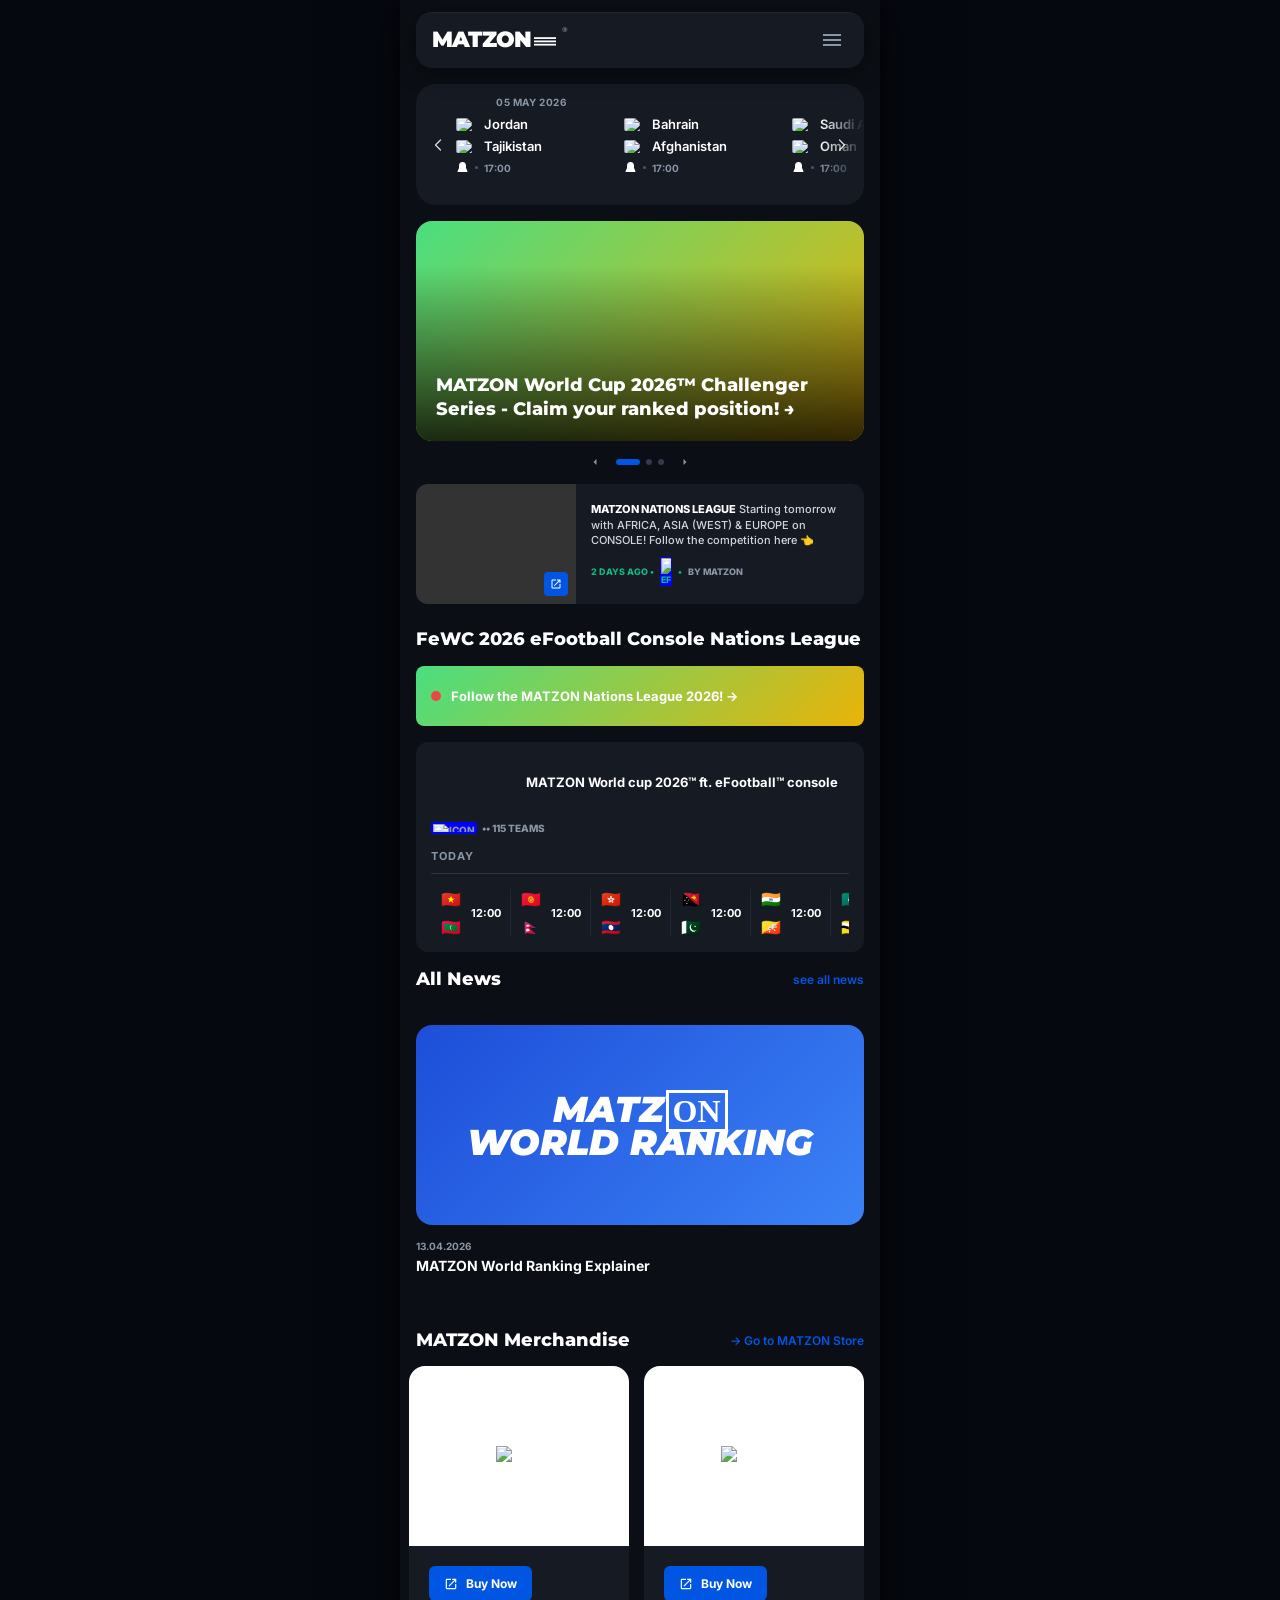
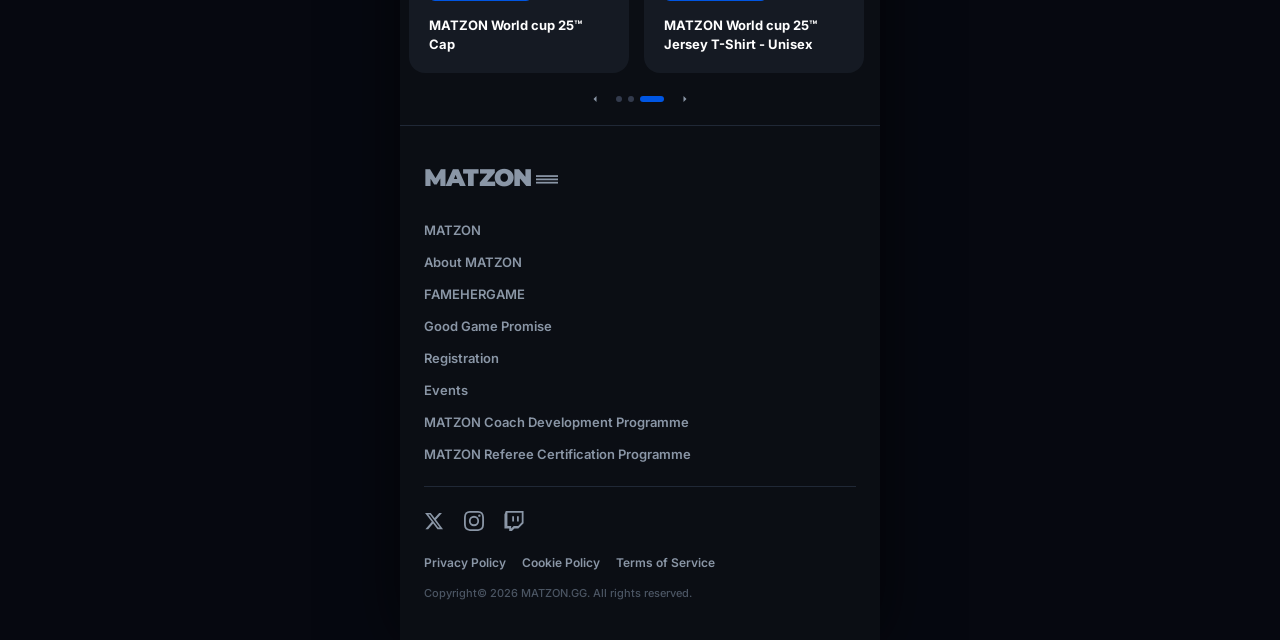
==== index.html @ 222e4d13 "feat: add ranking module and page structure" ====
<!DOCTYPE html>
<html lang="pt-BR">
<head>
    <meta charset="UTF-8">
    <meta name="viewport" content="width=device-width, initial-scale=1.0, maximum-scale=1.0, user-scalable=no">
    <title>MATZON Dashboard & Nations League</title>
    <link rel="preconnect" href="https://fonts.googleapis.com">
    <link rel="preconnect" href="https://fonts.gstatic.com" crossorigin>
    <link href="https://fonts.googleapis.com/css2?family=Inter:wght@400;500;600;700;800&family=Montserrat:wght@700;800;900&display=swap" rel="stylesheet">
    <link rel="stylesheet" href="css/base.css">
    <link rel="stylesheet" href="css/layout.css">
    <link rel="stylesheet" href="css/components.css">
    <link rel="stylesheet" href="css/pages.css">
    <link rel="stylesheet" href="css/responsive.css">
</head>
<body>

<div class="app-container">
    <div id="slot-header"></div>
    <div id="slot-nav"></div>
    <main class="main-content" id="slot-main"></main>
    <div id="slot-footer"></div>
</div>

<div id="slot-community"></div>

<script src="js/modules/loader.js"></script>
<script src="js/modules/ui.js"></script>
<script src="js/modules/router.js"></script>
<script src="js/modules/carousel.js"></script>
<script src="js/modules/profile.js"></script>
<script src="js/modules/modal.js"></script>
<script src="js/modules/ranking.js"></script>
    <script src="js/app.js"></script>

</body>
</html>
---- css/base.css ----
/* =========================================
   VARIÁVEIS E RESET UNIFICADOS
   ========================================= */
:root {
    --bg-main: #0b0e14;
    --bg-card: #151a23;
    --bg-pill: #202836;
    --text-primary: #ffffff;
    --text-muted: #8a96a6;
    --border-color: #202836;
    --accent-blue: #0056e3;
    --accent-orange: #ff7a00;
    --green-grad: linear-gradient(135deg, #4ade80, #eab308);
    --blue-grad: linear-gradient(135deg, #1d4ed8, #3b82f6);
    --border-rad: 20px;
    --font-heading: 'Montserrat', sans-serif;
    --font-body: 'Inter', sans-serif;
}

* { margin: 0; padding: 0; box-sizing: border-box; -webkit-tap-highlight-color: transparent; }

body {
    background-color: var(--bg-main);
    color: var(--text-primary);
    font-family: var(--font-body);
    min-height: 100vh;
    -webkit-font-smoothing: antialiased;
}

body.modal-open { overflow: hidden; }

.app-container {
    width: 100%;
    background-color: var(--bg-main);
    min-height: 100vh;
    display: flex;
    flex-direction: column;
}

a { text-decoration: none; color: inherit; }
ul { list-style: none; }
---- css/layout.css ----
/* =========================================
   HEADER
   ========================================= */
.header {
    background-color: var(--bg-card);
    border-radius: 16px;
    height: 56px;
    display: flex;
    justify-content: space-between;
    align-items: center;
    padding: 0 16px;
    margin: 12px 16px 16px;
    position: sticky;
    top: 8px;
    z-index: 101;
    box-shadow: 0 1px 0 rgba(255,255,255,0.04) inset, 0 4px 24px rgba(0,0,0,0.4);
    transition: transform 0.3s cubic-bezier(0.4, 0, 0.2, 1);
    will-change: transform;
}

.header--hidden { transform: translateY(-150%); }

.logo-matzon {
    font-family: var(--font-heading);
    font-weight: 900;
    font-size: 22px;
    letter-spacing: -0.8px;
    display: flex;
    align-items: center;
    gap: 0;
    position: relative;
    line-height: 1;
    padding-right: 12px;
    color: #fff;
}

.logo-e { width: 22px; height: 13px; fill: #ffffff; margin-left: 3px; margin-top: 1px; flex-shrink: 0; }
.registered-mark { font-size: 7px; font-weight: 600; position: absolute; top: -3px; right: 0; color: rgba(255,255,255,0.5); letter-spacing: 0; }

.menu-btn {
    background: none;
    border: none;
    cursor: pointer;
    display: flex;
    align-items: center;
    justify-content: center;
    width: 40px;
    height: 40px;
    border-radius: 10px;
    margin-right: -4px;
    transition: background-color 0.15s ease;
    flex-shrink: 0;
}
.menu-btn:hover  { background-color: rgba(255,255,255,0.06); }
.menu-btn:active { background-color: rgba(255,255,255,0.10); }

/* =========================================
   MENU LATERAL
   ========================================= */
.side-menu {
    position: fixed;
    top: 0;
    right: -100%;
    width: 100%;
    max-width: 320px;
    height: 100vh;
    background: linear-gradient(90deg, rgba(11,14,20,0) 0%, rgba(11,14,20,0.85) 40%, rgba(11,14,20,1) 100%);
    z-index: 100;
    transition: right 0.4s cubic-bezier(0.4, 0, 0.2, 1);
    display: flex;
    align-items: center;
    padding-right: 24px;
    pointer-events: none;
}
.side-menu.open { right: 0; pointer-events: auto; }

.menu-list { list-style: none; padding: 0; margin: 0; display: flex; flex-direction: column; gap: 22px; width: 100%; }
.menu-item { font-size: 13px; font-weight: 700; color: #ffffff; text-align: right; cursor: pointer; transition: opacity 0.2s; margin-left: auto; font-family: var(--font-body); }
.menu-item:hover { opacity: 0.8; }
.menu-item.active { background-color: var(--text-primary); color: var(--bg-main); padding: 10px 14px; border-radius: 6px; margin-right: -14px; }

/* =========================================
   FOOTER
   ========================================= */
.footer { padding: 40px 24px; border-top: 1px solid var(--border-color); margin-top: 20px; }
.footer-logo { margin-bottom: 32px; font-family: var(--font-heading); font-weight: 900; font-size: 24px; display: flex; align-items: center; gap: 2px; }
.footer-nav { display: flex; flex-direction: column; gap: 16px; margin-bottom: 24px; padding-bottom: 24px; border-bottom: 1px solid var(--border-color); }
.footer-nav a { color: var(--text-muted); font-size: 13px; font-weight: 600; }
.footer-social { display: flex; gap: 20px; margin-bottom: 24px; }
.footer-social svg { width: 20px; height: 20px; fill: var(--text-muted); cursor: pointer; transition: fill 0.2s; }
.footer-social svg:hover { fill: #fff; }
.footer-bottom { display: flex; gap: 16px; flex-wrap: wrap; margin-bottom: 16px; }
.footer-bottom a { font-size: 12px; font-weight: 600; color: var(--text-muted); }
.footer-copyright { font-size: 11px; color: #4b5563; font-weight: 500; }
---- css/components.css ----
/* =========================================
   SCHEDULE CARD
   ========================================= */
.schedule-card { background-color: var(--bg-card); border-radius: var(--border-rad); padding: 12px 0; margin: 0 16px 16px; position: relative; overflow: hidden; }
.carousel-wrapper { position: relative; display: flex; align-items: center; width: 100%; }
.matches-carousel { display: flex; overflow-x: auto; scroll-snap-type: x mandatory; scroll-padding-left: 40px; scrollbar-width: none; padding: 0 40px; gap: 24px; width: 100%; scroll-behavior: smooth; }
.matches-carousel::-webkit-scrollbar { display: none; }
.day-group { display: flex; flex-direction: column; flex-shrink: 0; }
.day-title { position: sticky; left: 40px; font-size: 10px; font-weight: 700; color: var(--text-muted); letter-spacing: 0.6px; text-transform: uppercase; margin-bottom: 8px; z-index: 5; display: inline-block; width: max-content; }
.day-matches { display: flex; gap: 20px; }

.match-col { display: flex; flex-direction: column; min-width: 148px; scroll-snap-align: start; padding: 0; cursor: pointer; transition: opacity 0.2s; }
.match-col:active { opacity: 0.7; }
.team-row { display: flex; align-items: center; gap: 8px; margin-bottom: 6px; }
.carousel-arrow { position: absolute; top: 50%; transform: translateY(-50%); background: none; border: none; cursor: pointer; z-index: 10; padding: 10px; min-width: 44px; min-height: 44px; display: flex; align-items: center; justify-content: center; }
.left-arrow { left: 0; }
.right-arrow { right: 0; }
.carousel-arrow svg { width: 20px; height: 20px; opacity: 0.85; }
.team-shield { width: 22px; height: 22px; flex-shrink: 0; }
.team-logo { width: 22px; height: 22px; border-radius: 4px; object-fit: cover; flex-shrink: 0; }
.tourney-badge { width: 20px; height: 20px; border-radius: 2px; object-fit: cover; }
.flag { width: 20px; height: 13px; border-radius: 2px; object-fit: cover; flex-shrink: 0; }
.team-name { font-size: 13px; font-weight: 600; white-space: nowrap; }
.match-meta { display: flex; align-items: center; gap: 6px; margin-top: 1px; }
.cup-icon { width: 13px; height: 13px; flex-shrink: 0; }
.dot { width: 6px; height: 6px; background-color: #333b4d; border-radius: 50%; }
.dot.active { background-color: var(--accent-blue); width: 24px; border-radius: 4px; }
.dot.live { background-color: #ef4444; animation: livePulse 1.4s ease-in-out infinite; }
@keyframes livePulse { 0%, 100% { opacity: 1; transform: scale(1); } 50% { opacity: 0.35; transform: scale(0.55); } }
.match-meta .dot { width: 3px; height: 3px; background-color: #4b5563; }
.time { font-size: 10px; font-weight: 700; color: var(--text-muted); }
.schedule-card::after { content: ''; position: absolute; right: 0; top: 0; bottom: 0; width: 44px; background: linear-gradient(to right, transparent, var(--bg-card)); pointer-events: none; z-index: 2; }

.section-header { padding: 20px 20px 10px 20px; font-size: 11px; font-weight: 700; color: var(--text-muted); text-transform: uppercase; letter-spacing: 1px; }
.ticker-container { display: flex; overflow-x: auto; gap: 10px; padding: 0 20px 20px 20px; scroll-behavior: smooth; scrollbar-width: none; scroll-snap-type: x mandatory; }
.ticker-container::-webkit-scrollbar { display: none; }
.compact-match-col { display: flex; flex-direction: column; gap: 10px; min-width: 80px; align-items: center; border-right: 1px solid var(--border-color); cursor: pointer; transition: opacity 0.2s; }
.compact-match-col:active { opacity: 0.7; }
.compact-match-info { display: flex; align-items: center; gap: 10px; }
.compact-flags { display: flex; flex-direction: column; gap: 8px; font-size: 16px; }
.compact-time { font-size: 11px; font-weight: 700; }
.scroll-arrow-hint { position: absolute; right: -10px; top: 15px; background: var(--bg-card); width: 16px; height: 16px; fill: var(--text-muted); }

/* =========================================
   BANNER SLIDER
   ========================================= */
.banner-slider-wrapper { position: relative; padding: 0 16px; margin-bottom: 16px; }
.banner { width: 100%; height: 220px; border-radius: 16px; background: var(--green-grad); display: flex; align-items: flex-end; padding: 20px; position: relative; overflow: hidden; cursor: pointer; }
.banner::before { content: ''; position: absolute; top: 0; left: 0; right: 0; bottom: 0; background: linear-gradient(to top, rgba(0,0,0,0.8) 0%, transparent 80%); }
.banner h2 { position: relative; z-index: 2; font-size: 18px; font-weight: 800; line-height: 1.3; font-family: var(--font-heading); }
.carousel-controls { display: flex; justify-content: center; align-items: center; gap: 15px; margin-top: 15px; }
.carousel-controls svg { width: 12px; height: 12px; fill: var(--text-muted); cursor: pointer; }
.dots { display: flex; gap: 6px; }

/* =========================================
   NEWS
   ========================================= */
.news-item { display: flex; margin: 0 16px 24px; background-color: var(--bg-card); border-radius: 12px; overflow: hidden; gap: 15px; cursor: pointer; }
.news-img { width: 120px; height: auto; min-height: 90px; background-color: #333; background-size: cover; background-position: center; position: relative; flex-shrink: 0; }
.link-icon { position: absolute; bottom: 8px; right: 8px; background: var(--accent-blue); width: 24px; height: 24px; border-radius: 4px; display: flex; justify-content: center; align-items: center; }
.link-icon svg { width: 12px; height: 12px; fill: white; }
.news-content { padding: 12px 12px 12px 0; display: flex; flex-direction: column; justify-content: center; }
.news-content p { font-size: 11px; line-height: 1.4; color: #d1d5db; font-weight: 500; }
.news-content strong { font-weight: 800; color: white; }
.news-meta { display: flex; align-items: center; gap: 6px; margin-top: 8px; font-size: 9px; font-weight: 800; color: #10b981; text-transform: uppercase; }
.news-meta .author { color: var(--text-muted); }
.news-meta img { width: 12px; border-radius: 2px; }

/* =========================================
   MODAL MATCH DETAILS
   ========================================= */
.matchup-wrapper {
    --m-bg-main: #1b2028;
    --m-bg-surface: #222a35;
    --m-bg-button: #202b38;
    --m-bg-alert: #202731;
    --m-text-primary: #ffffff;
    --m-text-secondary: #8e9bb0;
    --m-border-color: #2a3340;
    --m-accent-blue: #1e75ff;
    --m-accent-orange: #ff682a;

    position: fixed;
    top: 0;
    left: 0;
    width: 100%;
    height: 100%;
    z-index: 1000;
    background-color: var(--bg-main);
    overflow-y: auto;
    color: var(--text-primary);
    transform: translateY(100%);
    transition: transform 0.3s cubic-bezier(0.4, 0, 0.2, 1), visibility 0.3s;
    visibility: hidden;
}
.matchup-wrapper.open { transform: translateY(0); visibility: visible; }

.matchup-header { display: flex; align-items: center; justify-content: space-between; padding: 16px; border-bottom: 1px solid var(--m-border-color); }
.matchup-header-left { display: flex; align-items: center; gap: 12px; overflow: hidden; }
.matchup-logo { width: 32px; height: 32px; display: flex; justify-content: center; align-items: center; }
.matchup-header-title { font-size: 15px; font-weight: 600; white-space: nowrap; overflow: hidden; text-overflow: ellipsis; }
.matchup-close-btn { width: 32px; height: 32px; border-radius: 8px; background-color: rgba(255,255,255,0.05); border: none; display: flex; justify-content: center; align-items: center; cursor: pointer; color: var(--text-muted); transition: 0.2s; }
.matchup-close-btn:active { transform: scale(0.9); }
.matchup-breadcrumbs { padding: 16px; font-size: 11px; color: var(--text-muted); display: flex; gap: 4px; flex-wrap: wrap; font-weight: 500; }
.matchup-breadcrumbs a { color: var(--text-muted); text-decoration: underline; }
.matchup-matchboard { display: flex; justify-content: space-between; align-items: flex-start; padding: 20px 24px; margin-top: 10px; }
.matchup-team { display: flex; flex-direction: column; align-items: center; width: 100px; }
.matchup-flag { width: 54px; height: 36px; border-radius: 4px; object-fit: cover; margin-bottom: 12px; }
.matchup-team-name { font-size: 14px; font-weight: 700; margin-bottom: 16px; text-align: center; }
.matchup-color-bar { width: 50px; height: 4px; border-radius: 2px; margin-bottom: 6px; }
.matchup-blue { background-color: var(--m-accent-blue); }
.matchup-orange { background-color: var(--m-accent-orange); }
.matchup-color-label { font-size: 9px; font-weight: 700; color: var(--text-muted); letter-spacing: 0.5px; }
.matchup-score-center { display: flex; flex-direction: column; align-items: center; }
.matchup-pts-label { font-size: 9px; font-weight: 700; color: var(--text-muted); margin-bottom: 8px; }
.matchup-score-boxes { display: flex; gap: 8px; margin-bottom: 12px; }
.matchup-score-box { width: 52px; height: 56px; background-color: var(--bg-card); border-radius: 10px; display: flex; justify-content: center; align-items: center; font-size: 20px; font-weight: 600; color: var(--text-muted); }
.matchup-datetime { font-size: 10px; font-weight: 600; color: var(--text-muted); margin-bottom: 10px; }
.matchup-game-icon { width: 20px; height: 20px; }
.matchup-action-container { padding: 0 16px; margin-bottom: 24px; }
.matchup-btn-explore { width: 100%; background-color: var(--bg-pill); color: var(--text-primary); border: none; padding: 14px; border-radius: 8px; font-size: 13px; font-weight: 600; cursor: pointer; transition: 0.2s ease; font-family: var(--font-body); }
.matchup-btn-explore:active { transform: scale(0.98); opacity: 0.8; }
.matchup-accordion { margin-bottom: 24px; }
.matchup-acc-header { display: flex; justify-content: space-between; align-items: center; padding: 16px; cursor: pointer; }
.matchup-acc-title { display: flex; align-items: center; gap: 10px; font-size: 13px; font-weight: 700; }
.matchup-chevron { transition: transform 0.3s ease; fill: var(--text-muted); }
.matchup-open .matchup-chevron { transform: rotate(180deg); }
.matchup-acc-body { max-height: 0; overflow: hidden; transition: max-height 0.3s ease; padding: 0 16px; }
.matchup-open .matchup-acc-body { max-height: 200px; }
.matchup-detail-row { display: flex; justify-content: space-between; padding: 12px 0; font-size: 12px; }
.matchup-detail-row span:first-child { color: var(--text-muted); }
.matchup-detail-row span:last-child { font-weight: 500; }
.matchup-tabs { display: flex; border-bottom: 2px solid var(--border-color); margin-bottom: 20px; }
.matchup-tab { flex: 1; display: flex; flex-direction: column; align-items: center; padding: 16px 0; cursor: pointer; position: relative; }
.matchup-active::after { content: ''; position: absolute; bottom: -2px; left: 0; width: 100%; height: 2px; background-color: var(--accent-orange); }
.matchup-tab-title { font-size: 10px; font-weight: 700; color: var(--text-muted); margin-bottom: 8px; letter-spacing: 0.5px; }
.matchup-active .matchup-tab-title { color: var(--text-primary); }
.matchup-tab-score { font-size: 14px; font-weight: 700; }

/* Alert box (from V2) */
.matchup-alert-container { padding: 0 16px 20px; }
.matchup-alert-box { display: flex; align-items: center; gap: 12px; background-color: var(--bg-card); padding: 16px; border-radius: 8px; font-size: 12px; font-weight: 400; color: #d1d5db; border: 1px solid var(--border-color); }
.matchup-alert-box svg { fill: var(--text-primary); flex-shrink: 0; }
---- css/pages.css ----
/* =========================================
   DASHBOARD SECTIONS
   ========================================= */
.section-title-large { padding: 0 16px 15px; font-size: 18px; font-weight: 800; font-family: var(--font-heading); line-height: 1.3; }
.slim-banner { margin: 0 16px 16px; height: 60px; border-radius: 8px; background: var(--green-grad); display: flex; align-items: center; padding: 0 15px; font-size: 13px; font-weight: 700; cursor: pointer; color: #fff; transition: opacity 0.2s; }
.slim-banner:active { opacity: 0.8; }
.red-dot { width: 10px; height: 10px; background-color: #ef4444; border-radius: 50%; margin-right: 10px; }
.tournament-card-wrapper { background-color: var(--bg-card); padding: 15px; margin: 0 16px 16px; border-radius: 12px; }

/* flex-between (from V2) */
.flex-between { display: flex; justify-content: space-between; align-items: center; padding: 0 16px 15px; }
.flex-between h3 { font-size: 18px; font-family: var(--font-heading); font-weight: 800; }
.flex-between a { font-size: 12px; color: var(--accent-blue); font-weight: 600; }

.blue-banner-wrapper { padding: 0 16px; }
.blue-banner { width: 100%; height: 200px; background: var(--blue-grad); border-radius: 16px; display: flex; justify-content: center; align-items: center; font-family: var(--font-heading); font-size: 36px; font-weight: 900; font-style: italic; text-align: center; line-height: 0.9; text-transform: uppercase; }
.fifa-e-outline { border: 3px solid #fff; padding: 0 4px; margin-left: 2px; font-family: serif; font-style: normal; font-size: 32px; }
.ranking-meta { padding: 15px 0; }
.ranking-meta .date { font-size: 10px; color: var(--text-muted); font-weight: 700; margin-bottom: 5px; }
.ranking-meta .title { font-size: 14px; font-weight: 700; }

/* =========================================
   MERCHANDISE SLIDER (from V2)
   ========================================= */
.merch-slider { display: flex; gap: 15px; padding: 0 16px; overflow-x: auto; scrollbar-width: none; scroll-snap-type: x mandatory; }
.merch-slider::-webkit-scrollbar { display: none; }
.merch-card { min-width: 220px; background-color: var(--bg-card); border-radius: 16px; overflow: hidden; display: flex; flex-direction: column; scroll-snap-align: start; flex: 1; }
.merch-img { height: 180px; background-color: #ffffff; display: flex; justify-content: center; align-items: center; padding: 20px; }
.merch-img img { max-width: 100%; max-height: 100%; object-fit: contain; }
.merch-details { padding: 20px; display: flex; flex-direction: column; gap: 15px; }
.btn-buy { background-color: var(--accent-blue); color: white; font-size: 12px; font-weight: 700; padding: 10px 15px; border-radius: 6px; border: none; display: flex; align-items: center; gap: 8px; width: fit-content; cursor: pointer; transition: 0.2s ease; font-family: var(--font-body); }
.btn-buy:active { opacity: 0.85; transform: scale(0.95); }
.btn-buy svg { width: 14px; height: 14px; fill: white; }
.merch-title { font-size: 13px; font-weight: 700; line-height: 1.4; color: #fff; }

/* =========================================
   NATIONS LEAGUE / TORNEIOS
   ========================================= */
.hero-section { padding: 0 16px 0; }
.hero-card { position: relative; height: 220px; background-size: cover; background-position: center; border-radius: 16px; overflow: hidden; display: flex; align-items: flex-end; padding: 20px; }
.hero-overlay { position: absolute; inset: 0; background: linear-gradient(to top, rgba(0,0,0,0.8) 0%, transparent 60%); }
.hero-title { position: relative; z-index: 2; font-family: var(--font-heading); font-size: 22px; font-weight: 800; line-height: 1.2; }

.tabs-container { display: flex; align-items: center; padding: 0 8px; margin-top: 24px; border-bottom: 2px solid var(--border-color); }
.tabs-scroll { display: flex; overflow-x: auto; scrollbar-width: none; gap: 24px; padding: 0 8px; scroll-behavior: smooth; }
.tabs-scroll::-webkit-scrollbar { display: none; }
.tab-item { background: none; border: none; color: var(--text-muted); font-size: 15px; font-weight: 700; padding-bottom: 12px; white-space: nowrap; cursor: pointer; position: relative; transition: color 0.2s; font-family: var(--font-body); }
.tab-item.active { color: var(--accent-orange); }
.tab-item.active::after { content: ''; position: absolute; bottom: -2px; left: 0; width: 100%; height: 3px; background-color: var(--accent-orange); border-radius: 3px 3px 0 0; }

.tab-arrow { background: none; border: none; color: var(--text-muted); width: 32px; display: flex; justify-content: center; cursor: pointer; transition: opacity 0.2s; }
.tab-arrow:hover { opacity: 0.7; }
.tab-arrow svg { width: 16px; height: 16px; opacity: 0.7; }
.small-arrow svg { width: 14px; height: 14px; }

.filters-section { padding: 24px 16px 12px; display: flex; flex-direction: column; gap: 16px; }
.filter-row { display: flex; align-items: center; width: 100%; }
.pills-scroll { display: flex; gap: 8px; overflow-x: auto; scrollbar-width: none; scroll-behavior: smooth; flex-shrink: 0; max-width: calc(100% - 50px); -webkit-mask-image: linear-gradient(to right, black 85%, transparent 100%); mask-image: linear-gradient(to right, black 85%, transparent 100%); }
.pills-scroll::-webkit-scrollbar { display: none; }
.zone-scroll { max-width: calc(100% - 80px); }

.pill { background-color: var(--bg-pill); color: var(--text-primary); border: none; padding: 10px 16px; border-radius: 20px; font-size: 12px; font-weight: 600; white-space: nowrap; cursor: pointer; font-family: var(--font-body); flex-shrink: 0; }
.pill.active { background-color: var(--accent-orange); color: #000000; font-weight: 800; }

.w-col-1 { width: 84px; text-align: center; flex-shrink: 0; }
.w-col-2 { width: 92px; text-align: center; flex-shrink: 0; }
.w-col-3 { width: 176px; text-align: center; flex-shrink: 0; }
.w-col-3-short { width: 84px; text-align: center; flex-shrink: 0; }

.arrow-pill-group { display: flex; gap: 6px; width: 96px; flex-shrink: 0; }
.arrow-pill-group .tab-arrow { width: 16px; flex-shrink: 0; padding: 0; }
.arrow-pill-group .pill { flex: 1; text-align: center; }

.filter-line { flex-grow: 1; height: 1px; background-color: var(--border-color); margin: 0 12px; }
.filter-spacer { flex-grow: 1; }
.filter-label { font-size: 11px; font-weight: 700; color: var(--text-muted); text-transform: lowercase; letter-spacing: 1px; }

.standings-section { padding: 16px; }
.section-title { font-family: var(--font-heading); font-size: 17px; font-weight: 800; margin-bottom: 20px; }
.table-header { display: flex; justify-content: space-between; font-size: 10px; font-weight: 700; color: var(--text-muted); margin-bottom: 10px; padding: 0 16px; text-transform: uppercase; letter-spacing: 0.5px; }
.th-left { display: flex; gap: 16px; }
.th-right { display: flex; text-align: center; }
.th-right span { width: 30px; display: inline-block; text-align: center; }

.standings-list { display: flex; flex-direction: column; gap: 6px; }
.standing-row { background-color: var(--bg-card); border-radius: 8px; padding: 14px 16px; display: flex; justify-content: space-between; align-items: center; position: relative; overflow: hidden; }
.standing-row.advancing::before { content: ''; position: absolute; left: 0; top: 0; bottom: 0; width: 4px; background-color: var(--accent-orange); }

.st-left { display: flex; align-items: center; gap: 12px; }
.st-rank { font-size: 13px; font-weight: 700; width: 16px; text-align: center; color: var(--text-primary); }
.st-flag { width: 24px; height: 16px; border-radius: 2px; object-fit: cover; }
.st-name { font-size: 13px; font-weight: 500; }
.st-right { display: flex; font-size: 12px; font-weight: 700; color: var(--text-muted); }
.st-right span { width: 30px; display: inline-block; text-align: center; }
.st-pts { color: var(--accent-orange); font-weight: 800; }
.legend-box { display: flex; align-items: center; gap: 8px; font-size: 11px; color: var(--text-muted); margin-top: 16px; }
.legend-color { width: 8px; height: 8px; background-color: var(--accent-orange); border-radius: 2px; }

.matchups-section { padding: 16px; }
.rounds-scroll { gap: 6px; }
.round-btn { width: 36px; height: 36px; flex-shrink: 0; border-radius: 8px; background-color: var(--bg-pill); color: var(--text-primary); border: none; font-size: 12px; font-weight: 700; cursor: pointer; display: flex; align-items: center; justify-content: center; }
.round-btn.active { background-color: var(--accent-orange); color: #000; font-weight: 800; }

.match-date-header { display: flex; justify-content: space-between; align-items: center; margin: 24px 0 12px; }
.date-text { font-size: 11px; font-weight: 700; color: var(--text-muted); text-transform: uppercase; }
.match-cards { display: flex; flex-direction: column; gap: 12px; }
.match-card { background-color: var(--bg-card); border-radius: 12px; padding: 16px 20px; display: flex; flex-direction: column; cursor: pointer; transition: opacity 0.2s; }
.match-card:active { opacity: 0.7; }
.match-row { display: flex; justify-content: space-between; align-items: center; }
.mt-12 { margin-top: 12px; }
.match-team { display: flex; align-items: center; gap: 12px; font-size: 14px; font-weight: 500; }
.m-flag { width: 24px; height: 16px; border-radius: 2px; object-fit: cover; }
.match-time { font-size: 18px; font-weight: 800; line-height: 1; }
.match-date { font-size: 10px; font-weight: 700; color: var(--text-muted); text-transform: uppercase; }

.qual-section { padding: 16px; }
.qual-gradient-box { background: linear-gradient(135deg, #ffb833 0%, #ff5e00 50%, #d81b60 100%); border-radius: 16px; position: relative; overflow: hidden; padding-bottom: 12px; }
.qual-pattern { position: absolute; inset: 0; background-image: repeating-linear-gradient(45deg, transparent, transparent 15px, rgba(255,255,255,0.04) 15px, rgba(255,255,255,0.04) 30px); pointer-events: none; }
.qual-table-wrapper { overflow-x: auto; padding: 16px 16px 36px; scrollbar-width: none; position: relative; z-index: 2; }
.qual-table-wrapper::-webkit-scrollbar { display: none; }
.qual-table { width: 100%; min-width: 440px; border-collapse: separate; border-spacing: 0 4px; text-align: center; }
.qual-table th { font-size: 11px; font-weight: 800; padding: 8px; color: rgba(255,255,255,0.9); vertical-align: bottom; }
.qual-table td { padding: 12px 10px; font-size: 12px; font-weight: 700; }
.t-left { text-align: left; padding-left: 16px !important; }
.glass td { background-color: rgba(255, 255, 255, 0.05); }
.glass.highlight td { background-color: rgba(255, 255, 255, 0.15); }
.glass td:first-child { border-radius: 20px 0 0 20px; font-weight: 800; }
.glass td:last-child { border-radius: 0 20px 20px 0; }
.swipe-alert { display: flex; justify-content: center; align-items: center; gap: 8px; font-size: 9px; font-weight: 800; margin-top: -16px; margin-bottom: 16px; position: relative; z-index: 2; }
.qual-notes { padding: 0 16px; font-size: 9px; line-height: 1.4; color: rgba(255,255,255,0.75); position: relative; z-index: 2; }

.explanation-section { padding: 16px; }
.explanation-box { background-color: var(--bg-card); border-radius: 16px; padding: 24px; }
.explanation-box h3 { font-size: 14px; font-weight: 700; margin-bottom: 12px; }
.mt-24 { margin-top: 24px; }
.explanation-box p { font-size: 13px; line-height: 1.6; color: var(--text-muted); }

/* =========================================
   PERFIL — CSS
   ========================================= */
.prf-panel { display: none; }
.prf-panel.active { display: block; animation: prf-fade 0.25s ease; }
@keyframes prf-fade { from { opacity: 0; transform: translateY(4px); } to { opacity: 1; transform: translateY(0); } }

.pt-0 { padding-top: 0 !important; }
.pb-24 { padding-bottom: 24px !important; }
.prf-tabs-margin { margin: 0 8px 0; }
.prf-small-title { font-size: 14px !important; margin-bottom: 12px !important; }
.prf-text-green { color: #4ade80 !important; }
.prf-text-14 { font-size: 14px !important; }
.prf-text-normal { color: var(--text-muted); font-size: 12px; text-transform: none; font-weight: 500; }

.prf-user-card { background-color: var(--bg-card); border-radius: var(--border-rad); margin: 0 16px 16px; overflow: hidden; display: flex; flex-direction: column; padding-bottom: 20px; }
.prf-merged-hero-bg { width: 100%; height: 140px; background-color: #202836; background-size: cover; background-position: center; position: relative; box-shadow: inset 0 40px 40px -20px rgba(0,0,0,0.5); }
.prf-settings-btn { position: absolute; top: 12px; right: 12px; width: 34px; height: 34px; border-radius: 50%; background: rgba(0,0,0,0.4); color: #fff; border: 1px solid rgba(255,255,255,0.1); display: flex; align-items: center; justify-content: center; cursor: pointer; backdrop-filter: blur(4px); transition: 0.2s; }
.prf-settings-btn:active { transform: scale(0.9); }
.prf-user-info-container { padding: 0 20px; display: flex; flex-direction: column; align-items: flex-start; }
.prf-avatar-wrapper { margin-top: -46px; position: relative; z-index: 2; display: inline-block; }
.prf-avatar-merged { width: 92px; height: 92px; border-radius: 50% !important; border: 4px solid var(--bg-card); display: flex; align-items: center; justify-content: center; font-family: var(--font-heading); font-size: 28px; font-weight: 900; color: #fff; box-shadow: 0 4px 12px rgba(0,0,0,0.2); }
.prf-player-nation-flag { position: absolute; bottom: 2px; right: 0px; width: 28px; height: 20px; border-radius: 4px; object-fit: cover; border: 2px solid var(--bg-card); }
.prf-nation-name { font-family: var(--font-heading); font-weight: 900; line-height: 1; margin-bottom: 8px; }
.prf-player-tags { display: flex; align-items: center; gap: 8px; justify-content: flex-start; margin-bottom: 10px; }
.prf-pill-small { padding: 4px 10px !important; font-size: 10px !important; pointer-events: none; }
.prf-country-text { color: var(--text-muted); font-size: 11px; font-weight: 600; }
.prf-world-rank { display: flex; align-items: center; gap: 5px; color: var(--text-muted); font-size: 12px; font-weight: 600; }
.prf-rank-highlight { color: var(--accent-orange); font-family: var(--font-heading); }

.prf-stats-strip { overflow: visible; }
.prf-stats-row { display: flex; align-items: center; justify-content: space-around; padding: 0 8px; }
.prf-stat { display: flex; flex-direction: column; align-items: center; gap: 4px; flex: 1; }
.prf-stat-val { font-family: var(--font-heading); font-size: 20px; font-weight: 900; line-height: 1; }
.prf-stat-key { font-size: 9px; font-weight: 700; color: var(--text-muted); text-transform: uppercase; letter-spacing: 0.4px; }
.prf-stat-sep { width: 1px; height: 30px; background: var(--border-color); flex-shrink: 0; }

.prf-form-row { display: flex; gap: 8px; }
.prf-form-w { background: rgba(74,222,128,0.12) !important; color: #4ade80 !important; }
.prf-form-l { background: rgba(248,113,113,0.12) !important; color: #f87171 !important; }
.prf-form-d { background: rgba(138,150,166,0.12) !important; color: var(--text-muted) !important; }

.prf-performance-card { flex-direction: column; gap: 14px; align-items: stretch; }
.prf-bar-row { display: flex; align-items: center; gap: 10px; }
.prf-bar-label { font-size: 11px; font-weight: 600; color: var(--text-muted); width: 68px; flex-shrink: 0; }
.prf-bar-track { flex: 1; height: 6px; background: var(--border-color); border-radius: 4px; overflow: hidden; }
.prf-bar-fill { height: 100%; width: 0%; border-radius: 4px; transition: width 0.7s cubic-bezier(0.4, 0, 0.2, 1); }
.prf-bar-val { font-size: 12px; font-weight: 800; width: 26px; text-align: right; flex-shrink: 0; }

.prf-current-tourney { flex-direction: column; align-items: flex-start; gap: 14px; }
.prf-tourney-header { display: flex; align-items: center; gap: 12px; width: 100%; }
.prf-tourney-icon { width: 36px; height: 36px; background: rgba(255,122,0,0.1); border-radius: 10px; display: flex; align-items: center; justify-content: center; flex-shrink: 0; }
.prf-tourney-info { flex: 1; }
.prf-tourney-name { font-size: 13px; font-weight: 700; margin-bottom: 3px; }
.prf-tourney-desc { font-size: 11px; color: var(--text-muted); font-weight: 500; }
.prf-tourney-pos { font-family: var(--font-heading); font-size: 18px; font-weight: 900; color: var(--accent-orange); }
.prf-tourney-stats { display: flex; justify-content: space-around; width: 100%; border-top: 1px solid var(--border-color); padding-top: 14px; }
.prf-mini-stat { text-align: center; }
.prf-mini-val { font-family: var(--font-heading); font-size: 16px; font-weight: 800; }
.prf-mini-key { font-size: 9px; color: var(--text-muted); font-weight: 700; text-transform: uppercase; letter-spacing: .5px; margin-top: 3px; }

.prf-cursor-default { cursor: default !important; }
.prf-cursor-default:active { opacity: 1 !important; }
.prf-history-right { display: flex; align-items: center; gap: 8px; }
.prf-result-badge { width: 26px; height: 26px; border-radius: 6px; display: flex; align-items: center; justify-content: center; font-size: 10px; font-weight: 800; flex-shrink: 0; }

.prf-badges-grid { display: flex; flex-direction: column; gap: 6px; }
.prf-badge-card { display: flex; align-items: center; gap: 14px; padding: 12px 16px; }
.prf-badge-icon { font-size: 22px; line-height: 1; flex-shrink: 0; }
.prf-badge-info { flex: 1; }
.prf-badge-desc { font-size: 10px; color: var(--text-muted); font-weight: 500; margin-top: 2px; }
.prf-badge-dot { border-radius: 50%; width: 8px; height: 8px; flex-shrink: 0; }
.prf-badge-locked { opacity: 0.35; filter: grayscale(1); }

/* =========================================
   COMUNIDADE — CSS
   ========================================= */
.logo-subtitle { font-family: var(--font-body); font-size: 13px; font-weight: 600; color: var(--text-muted); margin-left: 8px; border-left: 1px solid var(--border-color); padding-left: 8px; }

.comm-info-text { font-size: 12px; font-weight: 500; color: var(--text-muted); text-align: center; padding: 8px 32px 16px; line-height: 1.4; }
.comm-filters { padding: 0 16px 16px; display: flex; gap: 8px; overflow-x: auto; scrollbar-width: none; flex-shrink: 0; }
.comm-filters::-webkit-scrollbar { display: none; }

.comm-list { flex: 1; overflow-y: auto; padding-bottom: 20px; }
.comm-item { display: flex; align-items: center; padding: 8px 16px; cursor: pointer; transition: background-color 0.2s; margin: 0 8px; border-radius: 12px; }
.comm-item:active { background-color: var(--bg-card); }
.comm-avatar-wrap { position: relative; width: 50px; height: 50px; flex-shrink: 0; margin-right: 14px; }
.comm-avatar { width: 100%; height: 100%; border-radius: 50%; object-fit: cover; display: flex; align-items: center; justify-content: center; font-family: var(--font-heading); font-weight: 800; font-size: 18px; color: #fff; box-shadow: 0 2px 8px rgba(0,0,0,0.2); }
.comm-content { flex: 1; min-width: 0; padding: 12px 0; }
.comm-row-top { display: flex; justify-content: space-between; align-items: center; margin-bottom: 4px; }
.comm-name { font-size: 15px; font-weight: 700; color: var(--text-primary); white-space: nowrap; overflow: hidden; text-overflow: ellipsis; }
.comm-time { font-size: 11px; font-weight: 600; color: var(--text-muted); flex-shrink: 0; margin-left: 8px; }
.comm-unread { color: var(--accent-orange); font-weight: 700; }
.comm-row-bot { display: flex; justify-content: space-between; align-items: center; }
.comm-msg { font-size: 13px; font-weight: 500; color: var(--text-muted); white-space: nowrap; overflow: hidden; text-overflow: ellipsis; padding-right: 10px; flex: 1; }
.comm-sender { color: var(--text-primary); font-weight: 600; margin-right: 4px; }
.comm-badges { display: flex; align-items: center; gap: 6px; flex-shrink: 0; }
.comm-mention { color: var(--accent-blue); font-weight: 800; font-size: 16px; }
.comm-unread-pill { background-color: var(--accent-orange); color: #000; font-family: var(--font-heading); font-size: 10px; font-weight: 900; padding: 3px 8px; border-radius: 12px; min-width: 22px; text-align: center; }

.comm-dropdown { position: absolute; top: 64px; right: 16px; background: var(--bg-card); border: 1px solid var(--border-color); border-radius: 12px; box-shadow: 0 8px 24px rgba(0,0,0,0.5); width: 220px; padding: 8px 0; display: none; z-index: 1000; }
.comm-dropdown.open { display: block; }
.comm-dd-item { padding: 12px 20px; font-size: 13px; font-weight: 600; color: var(--text-primary); cursor: pointer; transition: background-color 0.2s; }
.comm-dd-item:active { background-color: var(--bg-pill); }

.comm-chat-body { flex: 1; overflow-y: auto; padding: 16px 16px 80px; display: flex; flex-direction: column; gap: 12px; background: var(--bg-main); }
.comm-date-sep { display: flex; justify-content: center; margin: 4px 0; }
.comm-date-pill { background: var(--bg-pill); color: var(--text-muted); font-size: 11px; font-weight: 700; padding: 6px 14px; border-radius: 12px; text-transform: uppercase; letter-spacing: 0.5px; }
.comm-unread-marker { background: var(--bg-card); color: var(--accent-orange); border: 1px solid var(--border-color); }

.comm-msg-row { display: flex; align-items: flex-start; }
.comm-msg-row.comm-msg-sent { justify-content: flex-end; }
.comm-sender-avatar { width: 32px; height: 32px; border-radius: 10px; background: var(--bg-pill); display: flex; align-items: center; justify-content: center; font-size: 13px; font-weight: 800; margin-right: 10px; flex-shrink: 0; color: #fff; font-family: var(--font-heading); }
.comm-bubble { background: var(--bg-card); border: 1px solid var(--border-color); border-radius: 4px 16px 16px 16px; padding: 10px 14px; max-width: 85%; }
.comm-bubble-followup { border-radius: 16px; margin-left: 42px; }
.comm-bubble-out { background: #0a2a4a; border-color: #0d3666; border-radius: 16px 4px 16px 16px; }
.comm-sender-name { font-size: 12px; font-weight: 800; margin-bottom: 4px; }
.comm-sender-phone { font-size: 10px; font-weight: 600; color: var(--text-muted); margin-left: 6px; }
.comm-msg-text { font-size: 14px; line-height: 1.5; font-weight: 500; color: var(--text-primary); word-wrap: break-word; }
.comm-msg-time { font-size: 10px; font-weight: 600; color: var(--text-muted); display: block; text-align: right; margin-top: 6px; }
.comm-reply { background: var(--bg-pill); border-left: 3px solid; border-radius: 6px; padding: 6px 10px; margin-bottom: 8px; }
.comm-reply-who { font-size: 11px; font-weight: 800; margin-bottom: 2px; }
.comm-reply-txt { font-size: 12px; color: var(--text-muted); white-space: nowrap; overflow: hidden; text-overflow: ellipsis; }
.comm-audio { display: flex; align-items: center; gap: 10px; padding: 6px 0; }
.comm-play-btn { width: 36px; height: 36px; border-radius: 50%; background: var(--accent-orange); border: none; display: flex; align-items: center; justify-content: center; cursor: pointer; flex-shrink: 0; color: #000; }
.comm-waveform { display: flex; align-items: center; gap: 2px; flex: 1; height: 32px; }
.comm-wave { width: 3px; background: var(--text-muted); border-radius: 2px; flex-shrink: 0; }
.comm-audio-meta { display: flex; justify-content: space-between; font-size: 10px; color: var(--text-muted); font-weight: 600; margin-top: 4px; }

.comm-footer { position: absolute; bottom: 0; left: 0; width: 100%; padding: 12px 16px; background: linear-gradient(to top, rgba(11,14,20,1) 60%, rgba(11,14,20,0) 100%); display: flex; align-items: center; gap: 10px; z-index: 100; }
.comm-input-wrap { flex: 1; background: var(--bg-card); border: 1px solid var(--border-color); border-radius: 24px; display: flex; align-items: center; padding: 4px 8px; min-height: 48px; }
.comm-input { flex: 1; background: none; border: none; color: var(--text-primary); font-size: 14px; font-weight: 500; padding: 0 8px; outline: none; font-family: var(--font-body); }
.comm-input::placeholder { color: var(--text-muted); }
.comm-mic-btn { width: 48px; height: 48px; border-radius: 50%; background: linear-gradient(135deg, #ffb833 0%, #ff5e00 100%); color: #000; border: none; display: flex; align-items: center; justify-content: center; flex-shrink: 0; cursor: pointer; box-shadow: 0 4px 12px rgba(255,122,0,0.4); transition: 0.2s; }
.comm-mic-btn:active { transform: scale(0.9); }

/* Group Info */
.gi-profile-section { background: var(--bg-card); display: flex; flex-direction: column; align-items: center; padding: 32px 20px; text-align: center; margin: 16px; border-radius: 24px; border: 1px solid var(--border-color); }
.gi-avatar { width: 100px; height: 100px; border-radius: 22px; background: #fff; display: flex; align-items: center; justify-content: center; margin-bottom: 16px; box-shadow: 0 8px 24px rgba(0,0,0,0.3); }
.gi-title { font-family: var(--font-heading); font-size: 20px; font-weight: 900; margin-bottom: 6px; }
.gi-subtitle { font-size: 13px; font-weight: 600; color: var(--text-muted); }
.gi-actions-row { display: flex; gap: 12px; margin-top: 20px; width: 100%; }
.gi-action-btn { flex: 1; background: var(--bg-main); border: 1px solid var(--border-color); border-radius: 14px; padding: 14px 12px; display: flex; flex-direction: column; align-items: center; gap: 8px; color: var(--text-primary); font-size: 12px; font-weight: 600; cursor: pointer; transition: 0.2s; font-family: var(--font-body); }
.gi-action-btn:active { background: var(--bg-pill); }
.gi-panel { background: var(--bg-card); padding: 20px; margin: 0 16px 12px; border-radius: 20px; border: 1px solid var(--border-color); }
.gi-panel-title { font-family: var(--font-heading); font-size: 11px; font-weight: 800; color: var(--text-muted); margin-bottom: 12px; text-transform: uppercase; letter-spacing: 0.5px; }
.gi-desc-text { font-size: 14px; font-weight: 500; color: var(--text-primary); line-height: 1.5; margin-bottom: 12px; }
.gi-desc-date { font-size: 12px; font-weight: 600; color: var(--text-muted); }
.gi-list-item { display: flex; align-items: center; padding: 14px 0; cursor: pointer; border-bottom: 1px solid var(--border-color); }
.gi-list-item:last-child { border-bottom: none; padding-bottom: 0; }
.gi-list-item:first-child { padding-top: 0; }
.gi-list-icon { width: 20px; height: 20px; fill: var(--text-muted); margin-right: 16px; flex-shrink: 0; }
.gi-list-content { flex: 1; }
.gi-list-title { font-size: 14px; font-weight: 600; color: var(--text-primary); }
.gi-list-sub { font-size: 11px; font-weight: 500; color: var(--text-muted); margin-top: 2px; line-height: 1.4; }

/* =========================================
   RANKING PAGE
   ========================================= */
.rnk-banner { background: linear-gradient(135deg, #2b1dcc 0%, #173cd6 50%, #0d26a8 100%); border-radius: 16px; height: 130px; position: relative; overflow: hidden; display: flex; align-items: center; padding: 20px; margin: 0 16px 24px; }
.rnk-banner::before { content: ''; position: absolute; top:0;left:0;right:0;bottom:0; background-image: linear-gradient(90deg,rgba(255,255,255,0.08) 1px,transparent 1px),linear-gradient(rgba(255,255,255,0.08) 1px,transparent 1px); background-size:30px 30px; transform:skewX(-15deg) scale(1.5); z-index:1; }
.rnk-banner-text { position:relative; z-index:3; transform:skewX(-6deg); }
.rnk-banner-small { font-size:10px; font-weight:800; margin-bottom:2px; }
.rnk-banner-title { font-size:34px; font-weight:900; font-style:italic; line-height:0.85; letter-spacing:-1.5px; }
.rnk-banner-flags { position:absolute; right:-25px; top:-30px; width:60%; height:180%; transform:rotate(12deg); display:grid; grid-template-columns:repeat(4,1fr); gap:6px; z-index:2; }
.rnk-banner-flags img { width:100%; height:28px; object-fit:cover; border-radius:3px; }

.rnk-content { padding: 0 16px; }

.rnk-filter-row { display:flex; gap:12px; margin:16px 0; }
.rnk-btn-active { flex:1; padding:14px; border-radius:8px; font-size:14px; font-weight:700; background:var(--accent-blue); color:#fff; border:none; cursor:pointer; font-family:var(--font-body); }
.rnk-btn-inactive { flex:1; padding:14px; border-radius:8px; font-size:14px; font-weight:600; background:transparent; color:var(--text-primary); border:1px solid var(--border-color); cursor:pointer; font-family:var(--font-body); }

.rnk-search { background:var(--bg-card); border:1px solid var(--border-color); border-radius:8px; padding:14px 16px; display:flex; align-items:center; gap:12px; margin-bottom:20px; }
.rnk-search input { background:none; border:none; color:var(--text-primary); font-size:14px; width:100%; outline:none; font-family:var(--font-body); }
.rnk-search input::placeholder { color:var(--text-muted); }

.rnk-divider { display:flex; align-items:center; margin-bottom:16px; }
.rnk-divider::before,.rnk-divider::after { content:''; flex:1; height:1px; background:var(--border-color); }
.rnk-divider span { padding:0 12px; font-size:10px; font-weight:700; color:var(--text-muted); letter-spacing:0.5px; }

.rnk-table-header { display:flex; padding:0 16px; margin-bottom:10px; font-size:11px; font-weight:700; color:var(--text-muted); text-transform:uppercase; letter-spacing:0.5px; }
.rnk-col-rank { width:50px; }
.rnk-col-nation { flex:1; }
.rnk-col-fpi { width:60px; text-align:right; margin-right:24px; }

.rnk-list { display:flex; flex-direction:column; gap:8px; margin-bottom:24px; }
.rnk-item { background:var(--bg-card); border-radius:8px; padding:14px 16px; display:flex; align-items:center; cursor:pointer; transition:opacity 0.2s; }
.rnk-item:active { opacity:0.7; }
.rnk-num { width:30px; font-size:14px; font-weight:700; }
.rnk-gold { color:#f4c150; }
.rnk-trend { width:44px; font-size:11px; font-weight:700; flex-shrink:0; }
.rnk-up   { color:#4ade80; }
.rnk-down { color:#f87171; }
.rnk-new  { color:#4ade80; font-size:10px; }
.rnk-same { color:var(--text-muted); }
.rnk-nation { flex:1; display:flex; align-items:center; gap:12px; }
.rnk-name { font-size:14px; font-weight:600; }
.rnk-fpi { font-size:13px; font-weight:700; margin-right:12px; color:var(--text-muted); }

.rnk-pagination { display:flex; justify-content:center; gap:8px; padding:8px 0 32px; }
.rnk-page-btn { width:36px; height:36px; border-radius:50%; background:transparent; border:1px solid var(--border-color); color:var(--text-muted); display:flex; align-items:center; justify-content:center; cursor:pointer; font-size:12px; font-weight:600; font-family:var(--font-body); }
.rnk-page-btn.active { background:var(--accent-blue); color:#fff; border-color:var(--accent-blue); }
---- css/responsive.css ----
/* =========================================
   RESPONSIVE
   ========================================= */
@media (min-width: 768px) {
    .app-container { max-width: 480px; margin: 0 auto; box-shadow: 0 0 60px rgba(0,0,0,0.6); min-height: 100vh; }
    body { background-color: #060810; }
    .merch-card { max-width: 300px; }
    .news-item { flex-direction: row; align-items: center; }
    .news-img { width: 160px; height: 120px; }
}
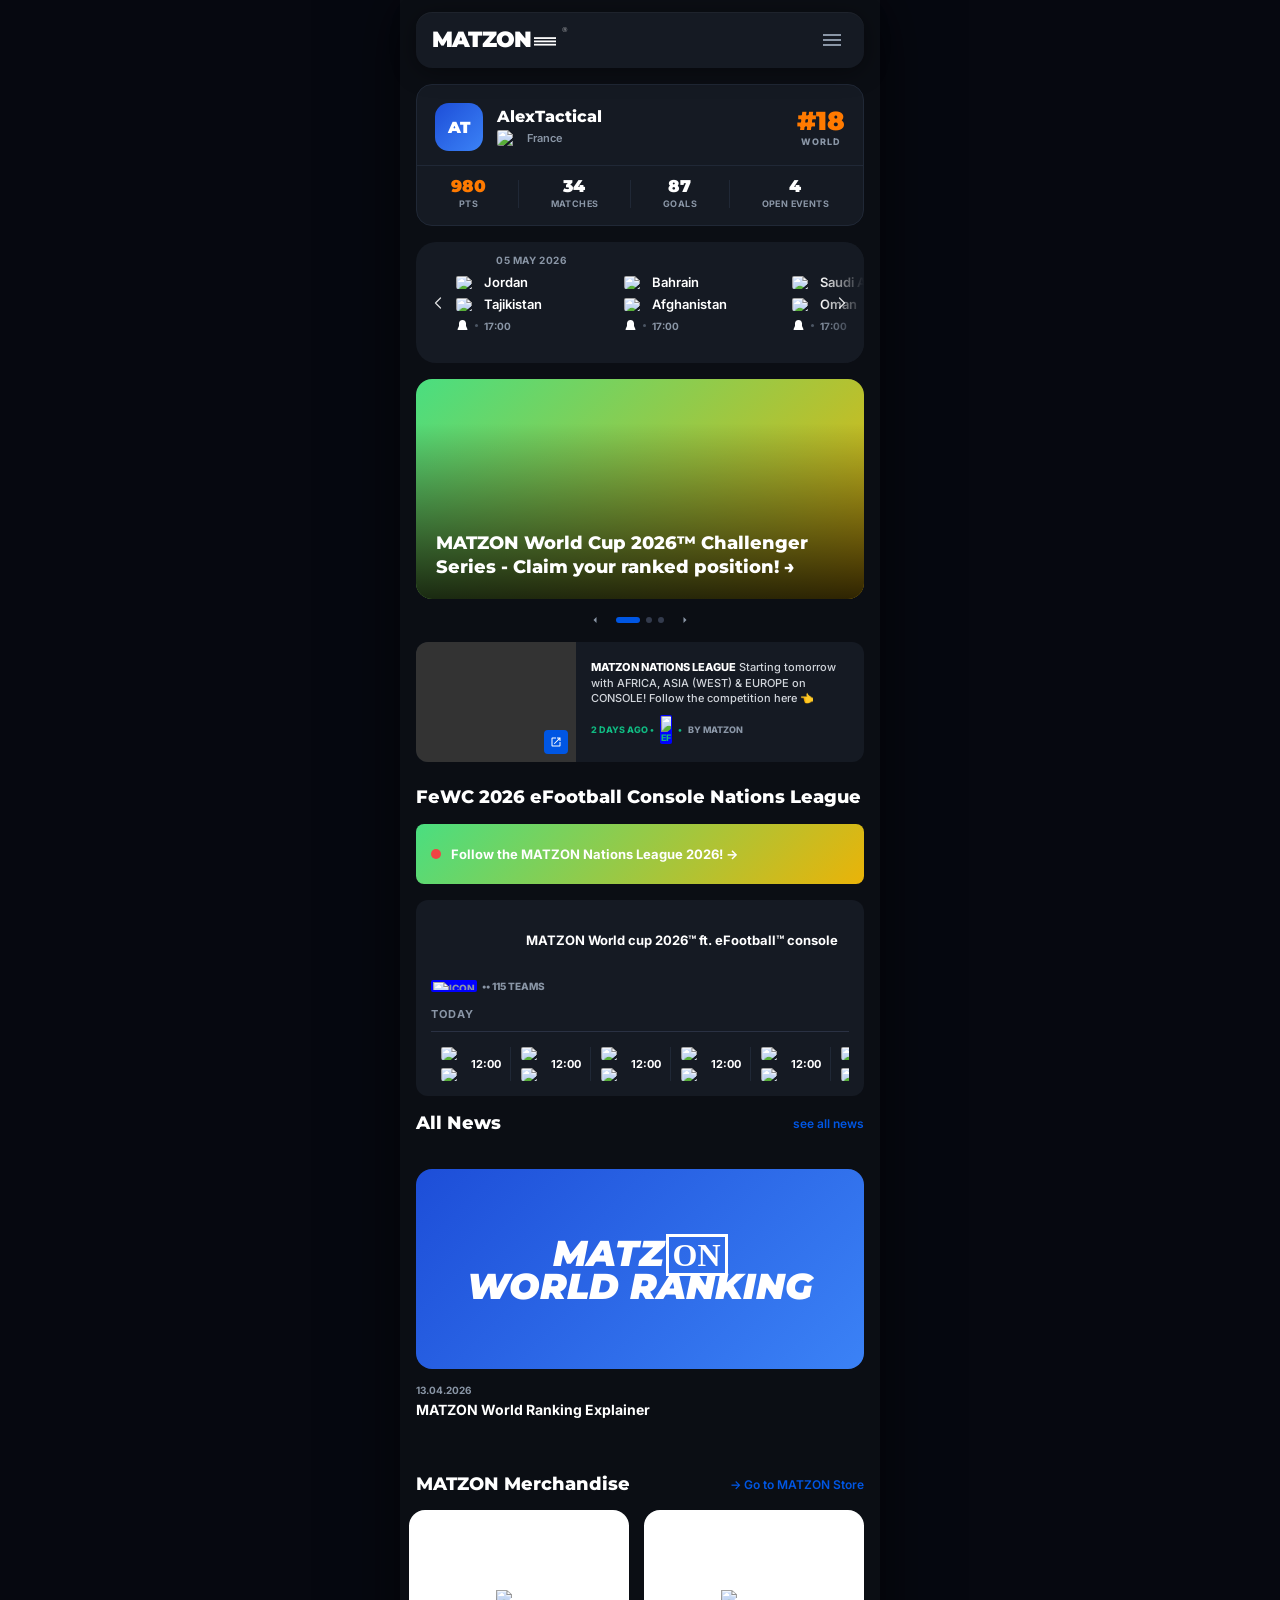
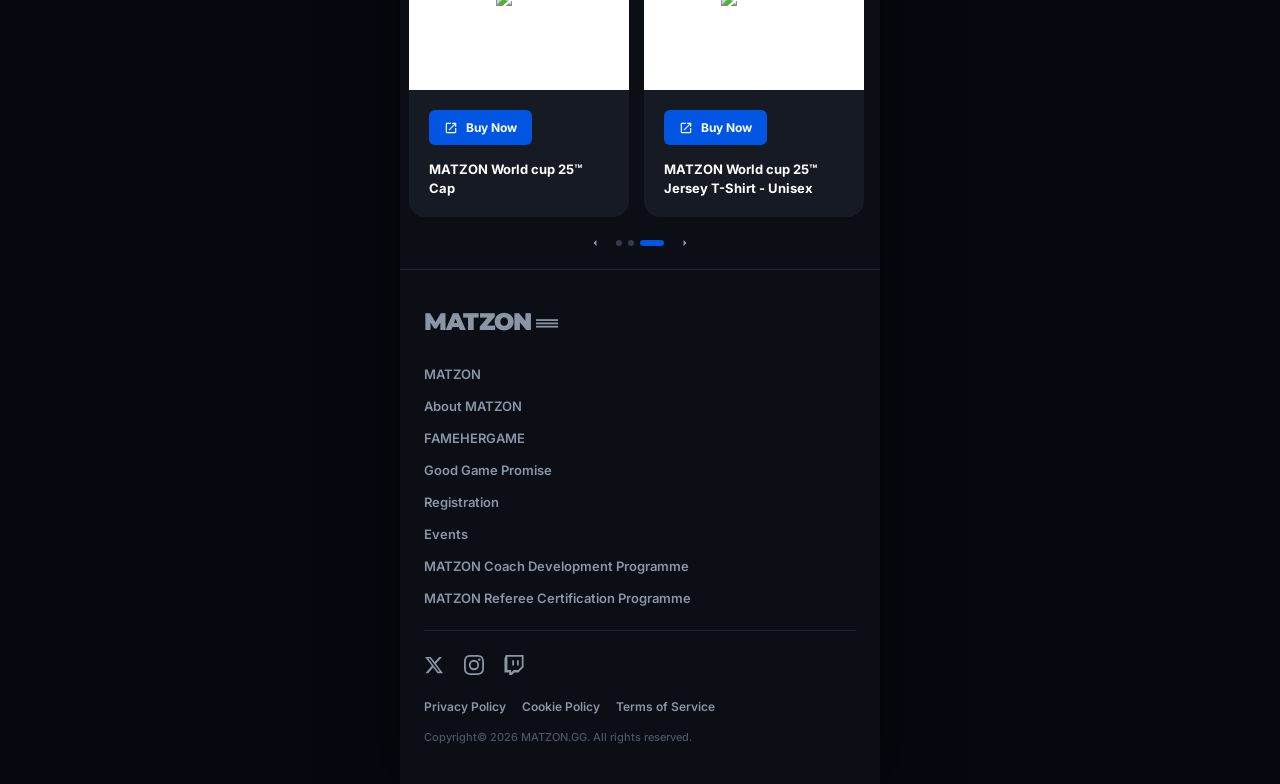
==== commit 4eb20f33: "feat: dashboard player card with live stats, fix emoji flags, core loop connected" ====
--- a/index.html
+++ b/index.html
@@ -25,12 +25,14 @@
 <div id="slot-community"></div>
 
 <script src="js/modules/loader.js"></script>
+    <script src="js/modules/dashboard.js"></script>
 <script src="js/modules/ui.js"></script>
 <script src="js/modules/router.js"></script>
 <script src="js/modules/carousel.js"></script>
 <script src="js/modules/profile.js"></script>
 <script src="js/modules/modal.js"></script>
 <script src="js/modules/ranking.js"></script>
+    <script src="js/modules/tournaments.js"></script>
     <script src="js/app.js"></script>
 
 </body>
--- a/css/pages.css
+++ b/css/pages.css
@@ -338,3 +338,120 @@
 .rnk-pagination { display:flex; justify-content:center; gap:8px; padding:8px 0 32px; }
 .rnk-page-btn { width:36px; height:36px; border-radius:50%; background:transparent; border:1px solid var(--border-color); color:var(--text-muted); display:flex; align-items:center; justify-content:center; cursor:pointer; font-size:12px; font-weight:600; font-family:var(--font-body); }
 .rnk-page-btn.active { background:var(--accent-blue); color:#fff; border-color:var(--accent-blue); }
+
+/* =========================================
+   TOURNAMENTS — PANELS & OPEN EVENTS
+   ========================================= */
+.trn-panel { display: block; }
+
+.trn-page-header { padding: 24px 16px 16px; }
+.trn-page-title { font-family: var(--font-heading); font-size: 38px; font-weight: 900; font-style: italic; line-height: 0.9; letter-spacing: -1px; margin-bottom: 10px; }
+.trn-page-sub { font-size: 12px; font-weight: 500; color: var(--text-muted); line-height: 1.5; }
+
+.trn-filters-row { display: flex; gap: 8px; padding: 0 16px 20px; overflow-x: auto; scrollbar-width: none; }
+.trn-filters-row::-webkit-scrollbar { display: none; }
+
+/* Card de torneio */
+.trn-card { background-color: var(--bg-card); border-radius: 16px; padding: 20px; margin-bottom: 12px; border: 1px solid var(--border-color); transition: border-color 0.25s ease; }
+.trn-card-header { display: flex; justify-content: space-between; align-items: flex-start; margin-bottom: 16px; }
+.trn-card-title { font-family: var(--font-heading); font-size: 16px; font-weight: 800; line-height: 1.2; margin-bottom: 6px; }
+.trn-card-meta { font-size: 11px; font-weight: 600; color: var(--text-muted); }
+
+/* Status dot */
+.trn-status { display: flex; align-items: center; gap: 6px; flex-shrink: 0; margin-left: 12px; }
+.trn-status-dot { width: 6px; height: 6px; border-radius: 50%; flex-shrink: 0; }
+.trn-status-dot--open    { background-color: #22c55e; box-shadow: 0 0 6px rgba(34,197,94,0.6); }
+.trn-status-dot--ongoing { background-color: var(--accent-blue); box-shadow: 0 0 6px rgba(0,86,227,0.6); }
+.trn-status-dot--full    { background-color: var(--text-muted); }
+.trn-status-label { font-size: 10px; font-weight: 800; letter-spacing: 0.5px; text-transform: uppercase; }
+.trn-status-label--open    { color: #22c55e; }
+.trn-status-label--ongoing { color: var(--accent-blue); }
+.trn-status-label--full    { color: var(--text-muted); }
+
+/* Reward row */
+.trn-reward-row { display: flex; align-items: center; gap: 8px; margin-bottom: 16px; }
+.trn-reward-icon { width: 28px; height: 28px; background-color: rgba(255,122,0,0.1); border-radius: 8px; display: flex; align-items: center; justify-content: center; flex-shrink: 0; }
+.trn-reward-icon svg { width: 14px; height: 14px; fill: var(--accent-orange); }
+.trn-reward-text { font-size: 12px; font-weight: 700; color: var(--accent-orange); }
+
+/* Barra de slots */
+.trn-slots-row { display: flex; align-items: center; gap: 12px; margin-bottom: 18px; }
+.trn-slots-track { flex: 1; height: 3px; background-color: var(--border-color); border-radius: 2px; overflow: hidden; }
+.trn-slots-fill { height: 100%; background-color: var(--accent-blue); border-radius: 2px; transition: width 0.4s cubic-bezier(0.4,0,0.2,1); }
+.trn-slots-fill--full { background-color: var(--text-muted); }
+.trn-slots-label { font-size: 10px; font-weight: 700; color: var(--text-muted); white-space: nowrap; }
+
+/* Botões */
+.trn-card-footer { display: flex; justify-content: space-between; align-items: center; padding-top: 16px; border-top: 1px solid var(--border-color); }
+.trn-start-date { font-size: 11px; font-weight: 700; color: var(--text-muted); }
+
+.trn-btn-join {
+    background-color: var(--accent-blue);
+    color: #ffffff;
+    font-family: var(--font-body);
+    font-size: 12px;
+    font-weight: 800;
+    letter-spacing: 0.5px;
+    padding: 10px 22px;
+    border-radius: 8px;
+    border: none;
+    cursor: pointer;
+    transition: opacity 0.2s;
+}
+.trn-btn-join:active { opacity: 0.8; }
+
+.trn-btn-joined {
+    background-color: transparent;
+    color: #22c55e;
+    font-family: var(--font-body);
+    font-size: 12px;
+    font-weight: 800;
+    letter-spacing: 0.5px;
+    padding: 10px 22px;
+    border-radius: 8px;
+    border: 1px solid rgba(34,197,94,0.25);
+    cursor: pointer;
+    transition: opacity 0.2s;
+}
+
+.trn-btn-closed {
+    background-color: transparent;
+    color: var(--text-muted);
+    font-family: var(--font-body);
+    font-size: 12px;
+    font-weight: 700;
+    padding: 10px 22px;
+    border-radius: 8px;
+    border: 1px solid var(--border-color);
+    cursor: not-allowed;
+}
+
+.trn-card--joined { border-color: rgba(34,197,94,0.3); }
+
+/* ── Ranking — Players tab ───────────────────────────── */
+.rnk-item--you { background: rgba(255,122,0,0.06); border: 1px solid rgba(255,122,0,0.2); }
+.rnk-player-info { display: flex; flex-direction: column; gap: 2px; }
+.rnk-nation-sub { font-size: 10px; font-weight: 600; color: var(--text-muted); }
+.rnk-you-tag { font-size: 9px; font-weight: 800; color: var(--accent-orange); background: rgba(255,122,0,0.12); padding: 1px 6px; border-radius: 4px; margin-left: 6px; letter-spacing: 0.4px; }
+.rnk-points { font-size: 13px; font-weight: 700; color: var(--text-primary); margin-right: 12px; }
+
+/* ── Toast ───────────────────────────────────────────── */
+.rnk-toast { position: fixed; bottom: 32px; left: 50%; transform: translateX(-50%) translateY(20px); background: var(--bg-card); border: 1px solid rgba(255,122,0,0.3); color: var(--accent-orange); font-size: 12px; font-weight: 700; padding: 12px 20px; border-radius: 10px; white-space: nowrap; opacity: 0; transition: opacity 0.25s ease, transform 0.25s ease; pointer-events: none; z-index: 999; box-shadow: 0 8px 24px rgba(0,0,0,0.5); }
+.rnk-toast--visible { opacity: 1; transform: translateX(-50%) translateY(0); }
+
+/* ── Dashboard Player Card ───────────────────────────── */
+.dash-player-card { background-color: var(--bg-card); border-radius: 16px; margin: 0 16px 16px; overflow: hidden; border: 1px solid var(--border-color); }
+.dash-card-inner { display: flex; justify-content: space-between; align-items: center; padding: 18px 18px 14px; }
+.dash-player-left { display: flex; align-items: center; gap: 14px; }
+.dash-avatar { width: 48px; height: 48px; border-radius: 14px; display: flex; align-items: center; justify-content: center; font-family: var(--font-heading); font-size: 16px; font-weight: 900; color: #fff; flex-shrink: 0; }
+.dash-player-data { display: flex; flex-direction: column; gap: 5px; }
+.dash-gamertag { font-family: var(--font-heading); font-size: 16px; font-weight: 800; line-height: 1; }
+.dash-nation { display: flex; align-items: center; gap: 6px; font-size: 11px; font-weight: 600; color: var(--text-muted); }
+.dash-player-right { flex-shrink: 0; text-align: center; }
+.dash-rank-num { font-family: var(--font-heading); font-size: 26px; font-weight: 900; color: var(--accent-orange); line-height: 1; }
+.dash-rank-label { font-size: 9px; font-weight: 800; color: var(--text-muted); letter-spacing: 1px; margin-top: 2px; }
+.dash-card-stats { display: flex; align-items: center; justify-content: space-around; padding: 12px 18px 16px; border-top: 1px solid var(--border-color); }
+.dash-stat { display: flex; flex-direction: column; align-items: center; gap: 3px; }
+.dash-stat-val { font-family: var(--font-heading); font-size: 17px; font-weight: 900; line-height: 1; }
+.dash-stat-key { font-size: 9px; font-weight: 700; color: var(--text-muted); text-transform: uppercase; letter-spacing: 0.4px; }
+.dash-stat-sep { width: 1px; height: 28px; background: var(--border-color); flex-shrink: 0; }
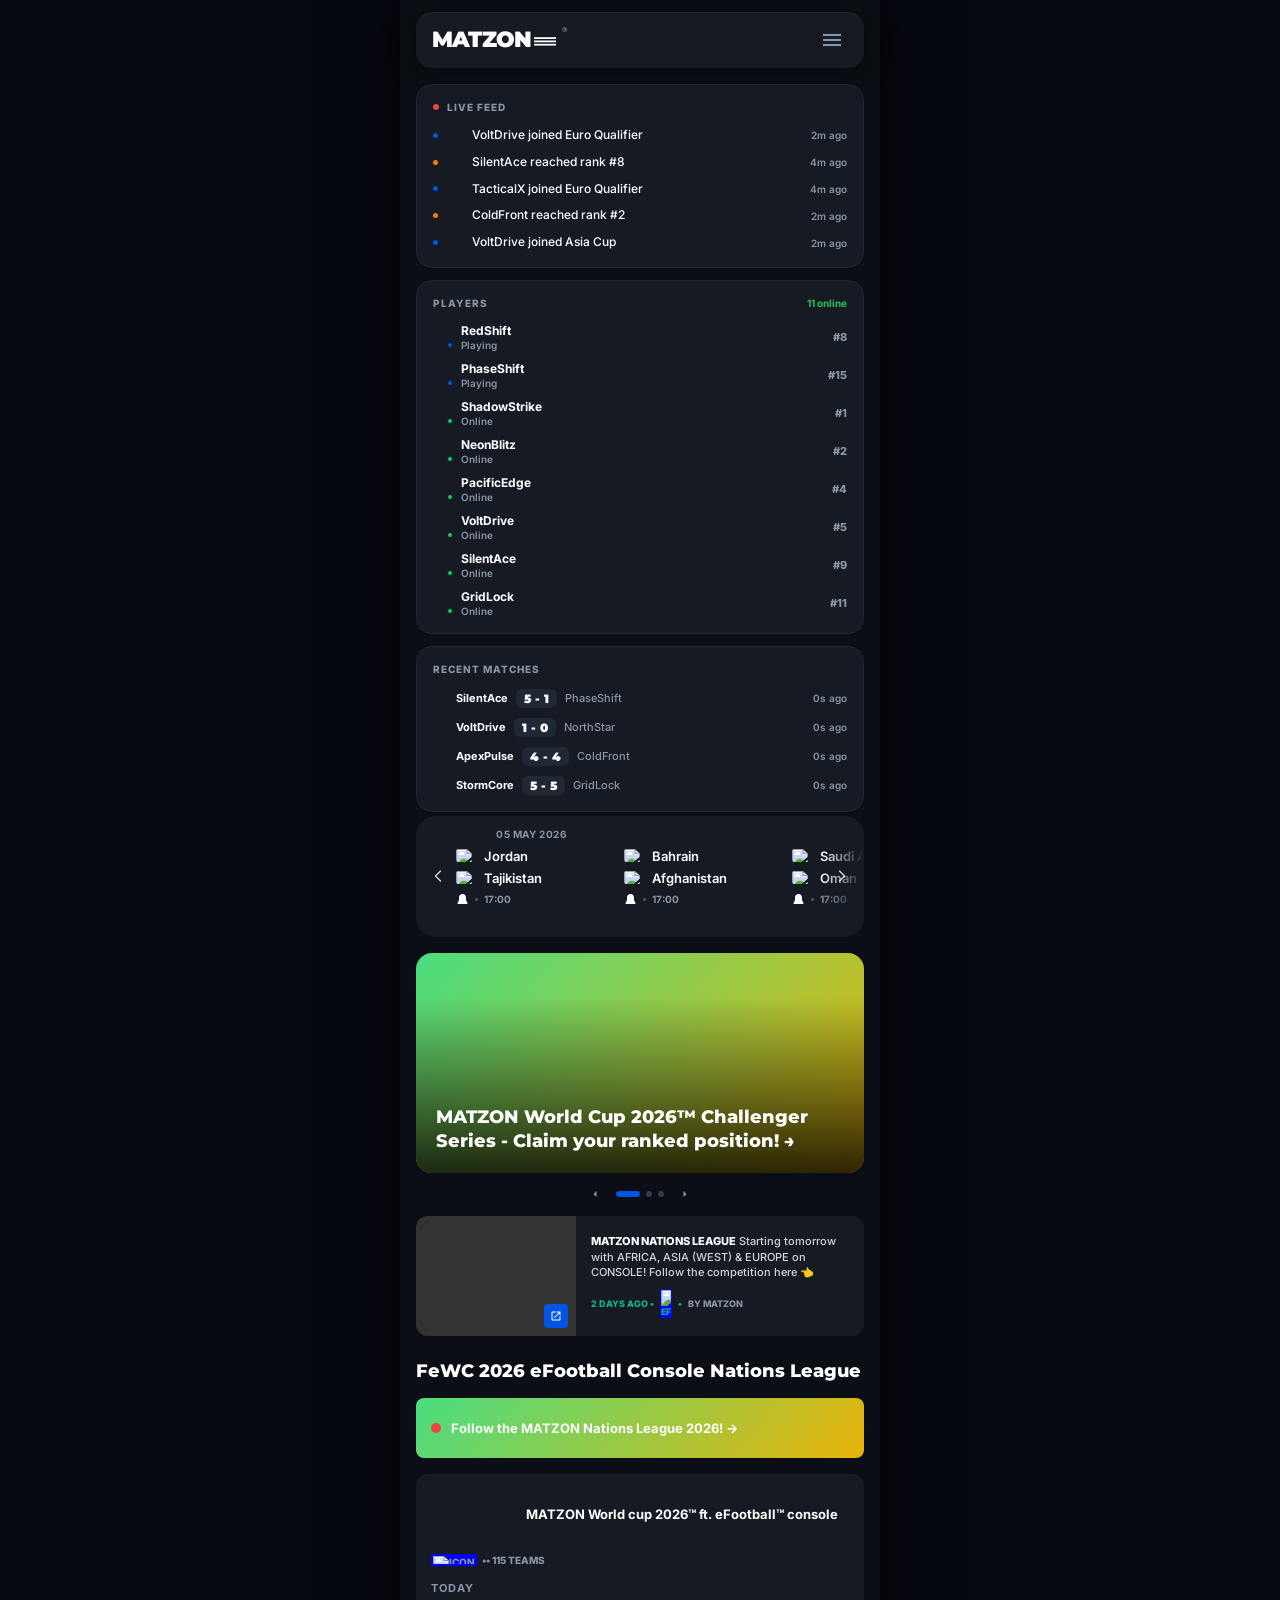
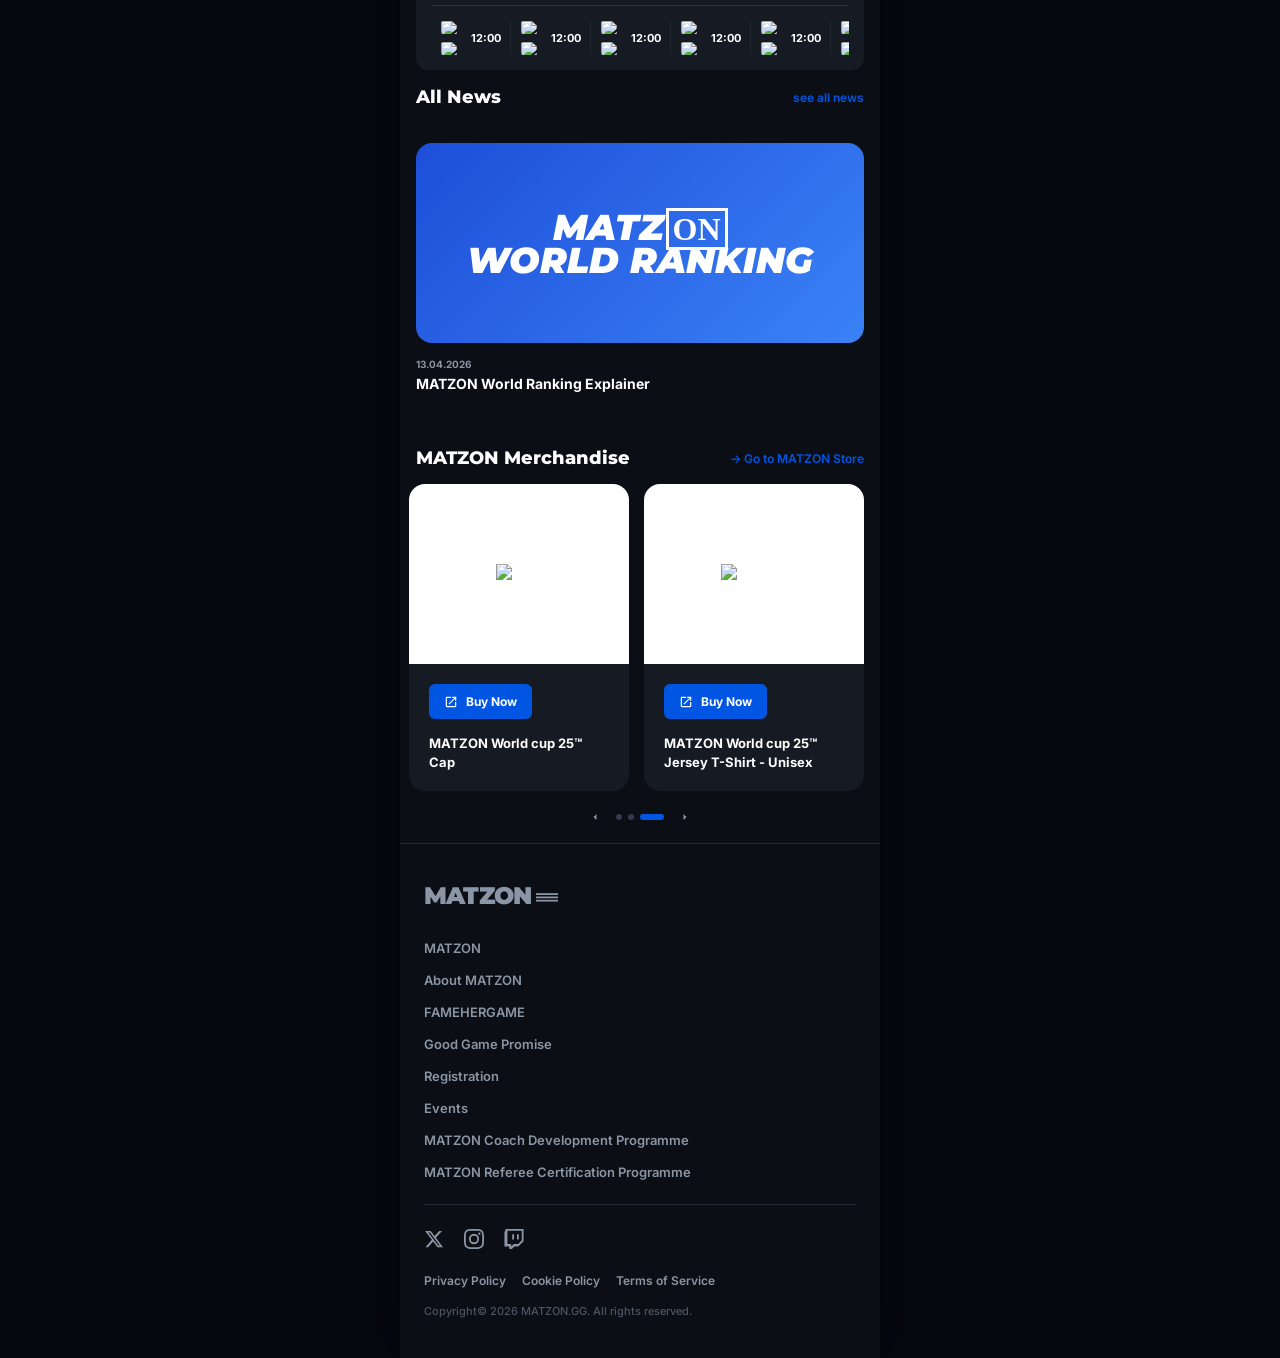
==== commit 4e81863b: "feat: live activity feed, online players, recent matches — simulated multiplayer" ====
--- a/index.html
+++ b/index.html
@@ -26,6 +26,7 @@
 
 <script src="js/modules/loader.js"></script>
     <script src="js/modules/dashboard.js"></script>
+    <script src="js/modules/activity.js"></script>
 <script src="js/modules/ui.js"></script>
 <script src="js/modules/router.js"></script>
 <script src="js/modules/carousel.js"></script>
--- a/css/layout.css
+++ b/css/layout.css
@@ -92,3 +92,160 @@
 .footer-bottom { display: flex; gap: 16px; flex-wrap: wrap; margin-bottom: 16px; }
 .footer-bottom a { font-size: 12px; font-weight: 600; color: var(--text-muted); }
 .footer-copyright { font-size: 11px; color: #4b5563; font-weight: 500; }
+
+/* =========================================
+   SIDE MENU — PLAYER CARD
+   ========================================= */
+.side-menu {
+    flex-direction: column;
+    justify-content: flex-start;
+    align-items: flex-end;
+    padding: 72px 24px 40px;
+    gap: 0;
+    overflow-y: auto;
+}
+
+/* Perfil */
+.smenu-profile {
+    display: flex;
+    flex-direction: column;
+    align-items: flex-end;
+    gap: 6px;
+    width: 100%;
+    padding-bottom: 20px;
+    border-bottom: 1px solid var(--border-color);
+    margin-bottom: 18px;
+}
+
+.smenu-avatar {
+    width: 56px;
+    height: 56px;
+    border-radius: 16px;
+    background: linear-gradient(135deg, #1d4ed8, #3b82f6);
+    display: flex;
+    align-items: center;
+    justify-content: center;
+    font-family: var(--font-heading);
+    font-size: 18px;
+    font-weight: 900;
+    color: #fff;
+    margin-bottom: 4px;
+}
+
+.smenu-gamertag {
+    font-family: var(--font-heading);
+    font-size: 18px;
+    font-weight: 900;
+    color: #fff;
+    line-height: 1;
+}
+
+.smenu-nation {
+    display: flex;
+    align-items: center;
+    gap: 6px;
+    font-size: 12px;
+    font-weight: 600;
+    color: var(--text-muted);
+}
+
+.smenu-rank {
+    display: flex;
+    align-items: baseline;
+    gap: 5px;
+    margin-top: 2px;
+}
+
+.smenu-rank-num {
+    font-family: var(--font-heading);
+    font-size: 24px;
+    font-weight: 900;
+    color: var(--accent-orange);
+    line-height: 1;
+}
+
+.smenu-rank-label {
+    font-size: 9px;
+    font-weight: 800;
+    color: var(--text-muted);
+    letter-spacing: 1px;
+}
+
+/* Stats */
+.smenu-stats {
+    display: flex;
+    align-items: center;
+    justify-content: flex-end;
+    gap: 0;
+    width: 100%;
+    padding-bottom: 24px;
+    border-bottom: 1px solid var(--border-color);
+    margin-bottom: 24px;
+}
+
+.smenu-stat {
+    display: flex;
+    flex-direction: column;
+    align-items: center;
+    gap: 3px;
+    padding: 0 14px;
+}
+
+.smenu-stat:first-child { padding-left: 0; }
+.smenu-stat:last-child  { padding-right: 0; }
+
+.smenu-stat-val {
+    font-family: var(--font-heading);
+    font-size: 17px;
+    font-weight: 900;
+    color: #fff;
+    line-height: 1;
+}
+
+.smenu-pts { color: var(--accent-orange); }
+
+.smenu-stat-key {
+    font-size: 8px;
+    font-weight: 700;
+    color: var(--text-muted);
+    text-transform: uppercase;
+    letter-spacing: 0.3px;
+    text-align: center;
+    white-space: nowrap;
+}
+
+.smenu-stat-sep {
+    width: 1px;
+    height: 22px;
+    background: var(--border-color);
+    flex-shrink: 0;
+}
+
+/* Nav list */
+.menu-list {
+    width: 100%;
+    flex: 1;
+}
+
+/* Sair */
+.smenu-logout {
+    width: 100%;
+    margin-top: 24px;
+    padding: 13px;
+    background: transparent;
+    border: 1px solid var(--border-color);
+    border-radius: 10px;
+    color: var(--text-muted);
+    font-family: var(--font-body);
+    font-size: 13px;
+    font-weight: 700;
+    cursor: pointer;
+    text-align: center;
+    letter-spacing: 0.3px;
+    transition: color 0.2s, border-color 0.2s;
+}
+
+.smenu-logout:active {
+    color: #f87171;
+    border-color: rgba(248,113,113,0.25);
+}
--- a/css/components.css
+++ b/css/components.css
@@ -141,3 +141,239 @@
 .matchup-alert-container { padding: 0 16px 20px; }
 .matchup-alert-box { display: flex; align-items: center; gap: 12px; background-color: var(--bg-card); padding: 16px; border-radius: 8px; font-size: 12px; font-weight: 400; color: #d1d5db; border: 1px solid var(--border-color); }
 .matchup-alert-box svg { fill: var(--text-primary); flex-shrink: 0; }
+
+/* =========================================
+   LIVE ACTIVITY
+   ========================================= */
+
+.act-grid {
+    display: flex;
+    flex-direction: column;
+    gap: 12px;
+    padding: 0 16px 4px;
+}
+
+.act-block {
+    background-color: var(--bg-card);
+    border-radius: 16px;
+    padding: 16px;
+    border: 1px solid var(--border-color);
+}
+
+.act-block-header {
+    display: flex;
+    align-items: center;
+    gap: 8px;
+    margin-bottom: 14px;
+}
+
+.act-block-title {
+    font-size: 10px;
+    font-weight: 800;
+    color: var(--text-muted);
+    letter-spacing: 1px;
+    text-transform: uppercase;
+    flex: 1;
+}
+
+.act-online-count {
+    font-size: 10px;
+    font-weight: 700;
+    color: #22c55e;
+}
+
+/* Dot pulsante LIVE */
+.act-live-dot {
+    width: 6px;
+    height: 6px;
+    border-radius: 50%;
+    background: #ef4444;
+    flex-shrink: 0;
+    animation: actLivePulse 1.6s ease-in-out infinite;
+}
+
+@keyframes actLivePulse {
+    0%, 100% { opacity: 1; transform: scale(1); }
+    50%       { opacity: 0.3; transform: scale(0.6); }
+}
+
+/* Flag pequena */
+.act-flag {
+    width: 18px;
+    height: 12px;
+    border-radius: 2px;
+    object-fit: cover;
+    flex-shrink: 0;
+}
+
+/* Feed */
+.act-feed-list {
+    display: flex;
+    flex-direction: column;
+    gap: 10px;
+}
+
+.act-feed-item {
+    display: flex;
+    align-items: center;
+    gap: 8px;
+}
+
+.act-feed-item--you .act-feed-text {
+    color: var(--accent-orange);
+    font-weight: 700;
+}
+
+.act-dot {
+    width: 5px;
+    height: 5px;
+    border-radius: 50%;
+    flex-shrink: 0;
+}
+
+.act-dot--blue   { background: var(--accent-blue); }
+.act-dot--orange { background: var(--accent-orange); }
+.act-dot--muted  { background: var(--text-muted); }
+
+.act-feed-text {
+    flex: 1;
+    font-size: 12px;
+    font-weight: 500;
+    color: var(--text-primary);
+    line-height: 1.4;
+}
+
+.act-feed-time {
+    font-size: 10px;
+    font-weight: 600;
+    color: var(--text-muted);
+    white-space: nowrap;
+    flex-shrink: 0;
+}
+
+/* Online players */
+.act-online-list {
+    display: flex;
+    flex-direction: column;
+    gap: 10px;
+}
+
+.act-player-row {
+    display: flex;
+    align-items: center;
+    gap: 10px;
+}
+
+.act-player-flag-wrap {
+    position: relative;
+    flex-shrink: 0;
+}
+
+.act-status-dot {
+    position: absolute;
+    bottom: -1px;
+    right: -2px;
+    width: 6px;
+    height: 6px;
+    border-radius: 50%;
+    border: 1px solid var(--bg-card);
+}
+
+.act-status--online  { background: #22c55e; }
+.act-status--playing { background: var(--accent-blue); animation: actLivePulse 1.6s ease-in-out infinite; }
+.act-status--offline { background: var(--text-muted); opacity: 0.4; }
+
+.act-player-info {
+    flex: 1;
+    display: flex;
+    flex-direction: column;
+    gap: 1px;
+}
+
+.act-player-name {
+    font-size: 12px;
+    font-weight: 700;
+    color: var(--text-primary);
+}
+
+.act-player-status {
+    font-size: 10px;
+    font-weight: 600;
+    color: var(--text-muted);
+    text-transform: capitalize;
+}
+
+.act-player-rank {
+    font-size: 11px;
+    font-weight: 800;
+    color: var(--text-muted);
+    flex-shrink: 0;
+}
+
+/* Recent matches */
+.act-matches-list {
+    display: flex;
+    flex-direction: column;
+    gap: 10px;
+}
+
+.act-match-row {
+    display: flex;
+    align-items: center;
+    gap: 8px;
+}
+
+.act-match-teams {
+    flex: 1;
+    display: flex;
+    align-items: center;
+    gap: 8px;
+    min-width: 0;
+}
+
+.act-match-winner,
+.act-match-loser {
+    display: flex;
+    align-items: center;
+    gap: 5px;
+    min-width: 0;
+}
+
+.act-match-winner span {
+    font-size: 11px;
+    font-weight: 700;
+    color: var(--text-primary);
+    white-space: nowrap;
+    overflow: hidden;
+    text-overflow: ellipsis;
+    max-width: 72px;
+}
+
+.act-match-loser span {
+    font-size: 11px;
+    font-weight: 500;
+    color: var(--text-muted);
+    white-space: nowrap;
+    overflow: hidden;
+    text-overflow: ellipsis;
+    max-width: 72px;
+}
+
+.act-match-score {
+    font-family: var(--font-heading);
+    font-size: 12px;
+    font-weight: 900;
+    color: var(--text-primary);
+    white-space: nowrap;
+    flex-shrink: 0;
+    padding: 2px 8px;
+    background: var(--bg-pill);
+    border-radius: 6px;
+}
+
+.act-empty {
+    font-size: 11px;
+    color: var(--text-muted);
+    font-weight: 500;
+    padding: 4px 0;
+}
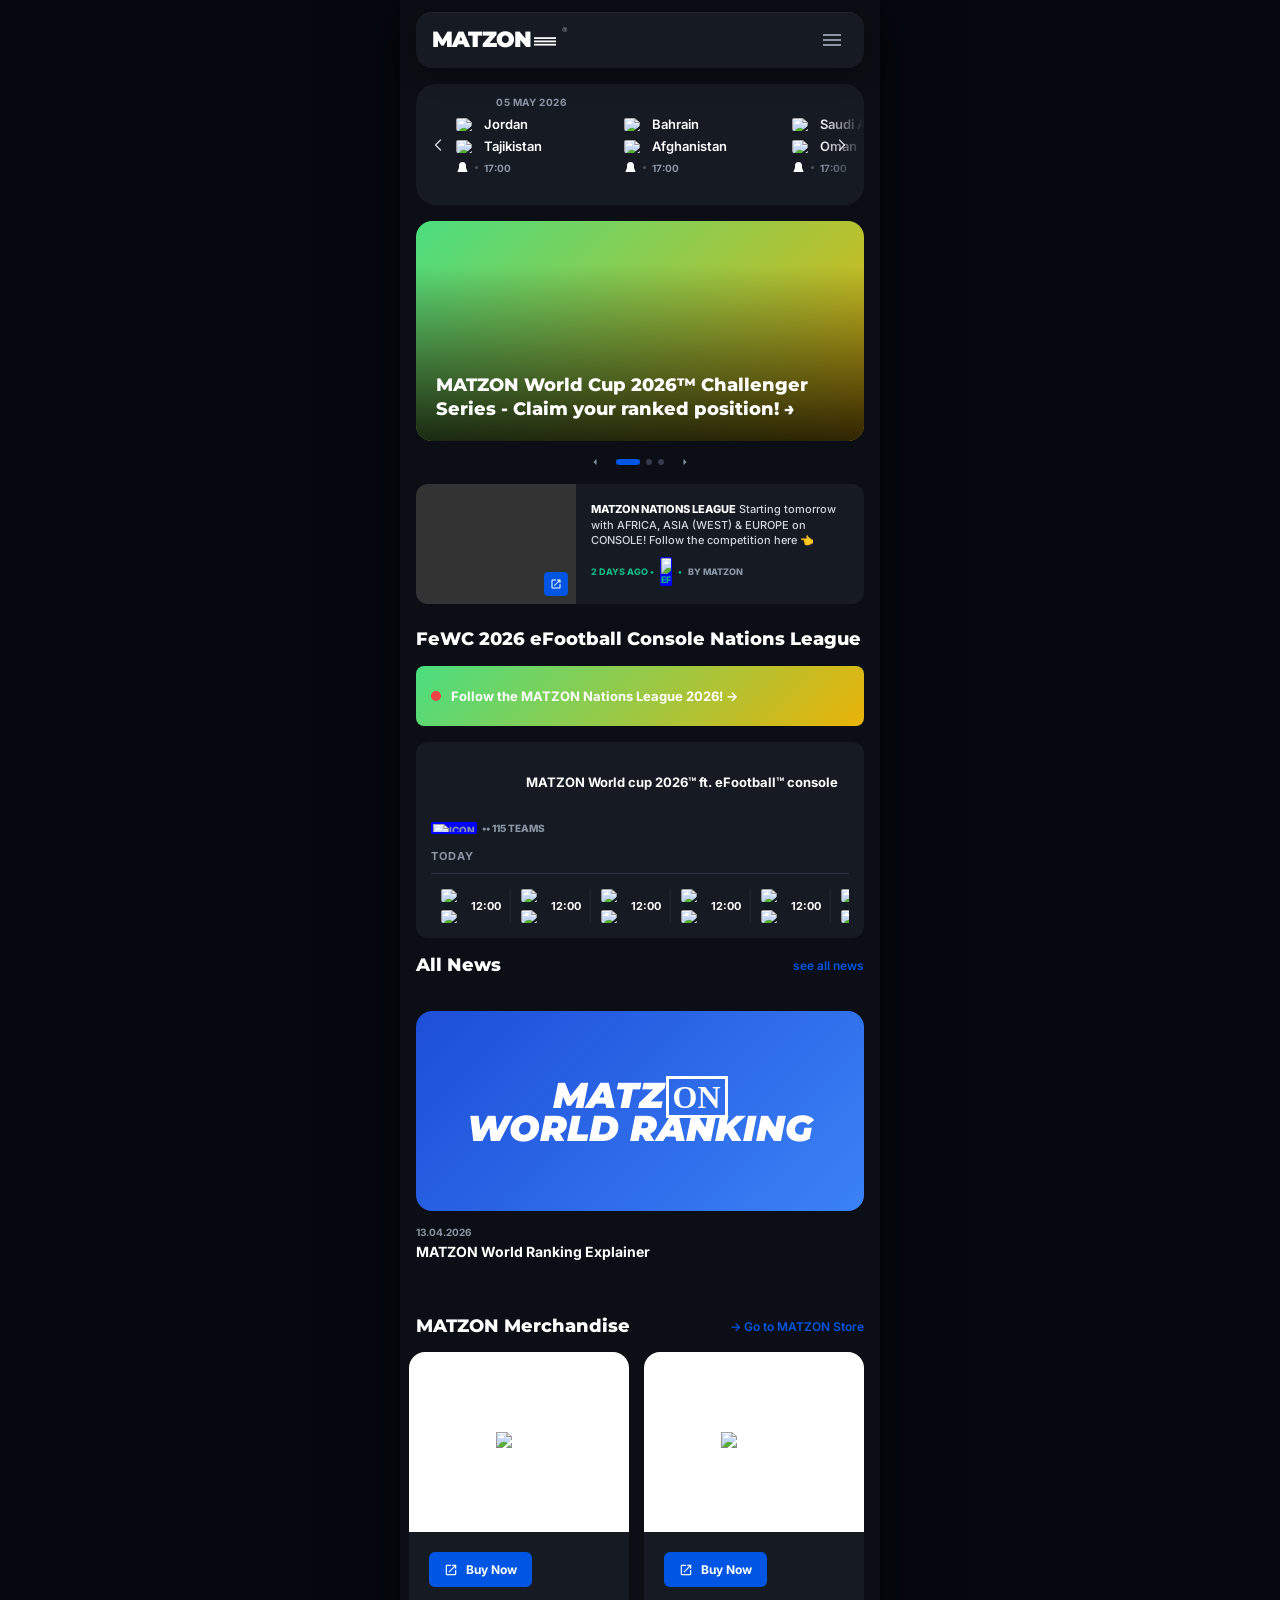
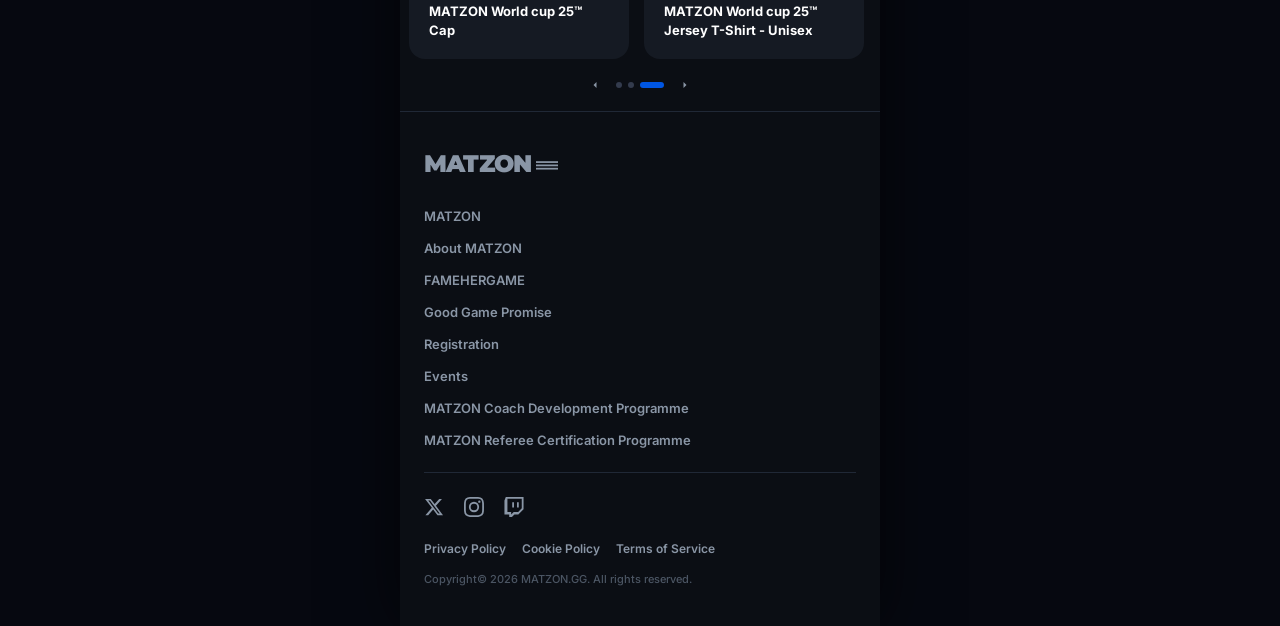
==== commit 30d4e7de: "feat: real user avatars everywhere — ranking, profile, side menu; remove activity feed" ====
--- a/index.html
+++ b/index.html
@@ -26,7 +26,6 @@
 
 <script src="js/modules/loader.js"></script>
     <script src="js/modules/dashboard.js"></script>
-    <script src="js/modules/activity.js"></script>
 <script src="js/modules/ui.js"></script>
 <script src="js/modules/router.js"></script>
 <script src="js/modules/carousel.js"></script>
--- a/css/components.css
+++ b/css/components.css
@@ -141,239 +141,3 @@
 .matchup-alert-container { padding: 0 16px 20px; }
 .matchup-alert-box { display: flex; align-items: center; gap: 12px; background-color: var(--bg-card); padding: 16px; border-radius: 8px; font-size: 12px; font-weight: 400; color: #d1d5db; border: 1px solid var(--border-color); }
 .matchup-alert-box svg { fill: var(--text-primary); flex-shrink: 0; }
-
-/* =========================================
-   LIVE ACTIVITY
-   ========================================= */
-
-.act-grid {
-    display: flex;
-    flex-direction: column;
-    gap: 12px;
-    padding: 0 16px 4px;
-}
-
-.act-block {
-    background-color: var(--bg-card);
-    border-radius: 16px;
-    padding: 16px;
-    border: 1px solid var(--border-color);
-}
-
-.act-block-header {
-    display: flex;
-    align-items: center;
-    gap: 8px;
-    margin-bottom: 14px;
-}
-
-.act-block-title {
-    font-size: 10px;
-    font-weight: 800;
-    color: var(--text-muted);
-    letter-spacing: 1px;
-    text-transform: uppercase;
-    flex: 1;
-}
-
-.act-online-count {
-    font-size: 10px;
-    font-weight: 700;
-    color: #22c55e;
-}
-
-/* Dot pulsante LIVE */
-.act-live-dot {
-    width: 6px;
-    height: 6px;
-    border-radius: 50%;
-    background: #ef4444;
-    flex-shrink: 0;
-    animation: actLivePulse 1.6s ease-in-out infinite;
-}
-
-@keyframes actLivePulse {
-    0%, 100% { opacity: 1; transform: scale(1); }
-    50%       { opacity: 0.3; transform: scale(0.6); }
-}
-
-/* Flag pequena */
-.act-flag {
-    width: 18px;
-    height: 12px;
-    border-radius: 2px;
-    object-fit: cover;
-    flex-shrink: 0;
-}
-
-/* Feed */
-.act-feed-list {
-    display: flex;
-    flex-direction: column;
-    gap: 10px;
-}
-
-.act-feed-item {
-    display: flex;
-    align-items: center;
-    gap: 8px;
-}
-
-.act-feed-item--you .act-feed-text {
-    color: var(--accent-orange);
-    font-weight: 700;
-}
-
-.act-dot {
-    width: 5px;
-    height: 5px;
-    border-radius: 50%;
-    flex-shrink: 0;
-}
-
-.act-dot--blue   { background: var(--accent-blue); }
-.act-dot--orange { background: var(--accent-orange); }
-.act-dot--muted  { background: var(--text-muted); }
-
-.act-feed-text {
-    flex: 1;
-    font-size: 12px;
-    font-weight: 500;
-    color: var(--text-primary);
-    line-height: 1.4;
-}
-
-.act-feed-time {
-    font-size: 10px;
-    font-weight: 600;
-    color: var(--text-muted);
-    white-space: nowrap;
-    flex-shrink: 0;
-}
-
-/* Online players */
-.act-online-list {
-    display: flex;
-    flex-direction: column;
-    gap: 10px;
-}
-
-.act-player-row {
-    display: flex;
-    align-items: center;
-    gap: 10px;
-}
-
-.act-player-flag-wrap {
-    position: relative;
-    flex-shrink: 0;
-}
-
-.act-status-dot {
-    position: absolute;
-    bottom: -1px;
-    right: -2px;
-    width: 6px;
-    height: 6px;
-    border-radius: 50%;
-    border: 1px solid var(--bg-card);
-}
-
-.act-status--online  { background: #22c55e; }
-.act-status--playing { background: var(--accent-blue); animation: actLivePulse 1.6s ease-in-out infinite; }
-.act-status--offline { background: var(--text-muted); opacity: 0.4; }
-
-.act-player-info {
-    flex: 1;
-    display: flex;
-    flex-direction: column;
-    gap: 1px;
-}
-
-.act-player-name {
-    font-size: 12px;
-    font-weight: 700;
-    color: var(--text-primary);
-}
-
-.act-player-status {
-    font-size: 10px;
-    font-weight: 600;
-    color: var(--text-muted);
-    text-transform: capitalize;
-}
-
-.act-player-rank {
-    font-size: 11px;
-    font-weight: 800;
-    color: var(--text-muted);
-    flex-shrink: 0;
-}
-
-/* Recent matches */
-.act-matches-list {
-    display: flex;
-    flex-direction: column;
-    gap: 10px;
-}
-
-.act-match-row {
-    display: flex;
-    align-items: center;
-    gap: 8px;
-}
-
-.act-match-teams {
-    flex: 1;
-    display: flex;
-    align-items: center;
-    gap: 8px;
-    min-width: 0;
-}
-
-.act-match-winner,
-.act-match-loser {
-    display: flex;
-    align-items: center;
-    gap: 5px;
-    min-width: 0;
-}
-
-.act-match-winner span {
-    font-size: 11px;
-    font-weight: 700;
-    color: var(--text-primary);
-    white-space: nowrap;
-    overflow: hidden;
-    text-overflow: ellipsis;
-    max-width: 72px;
-}
-
-.act-match-loser span {
-    font-size: 11px;
-    font-weight: 500;
-    color: var(--text-muted);
-    white-space: nowrap;
-    overflow: hidden;
-    text-overflow: ellipsis;
-    max-width: 72px;
-}
-
-.act-match-score {
-    font-family: var(--font-heading);
-    font-size: 12px;
-    font-weight: 900;
-    color: var(--text-primary);
-    white-space: nowrap;
-    flex-shrink: 0;
-    padding: 2px 8px;
-    background: var(--bg-pill);
-    border-radius: 6px;
-}
-
-.act-empty {
-    font-size: 11px;
-    color: var(--text-muted);
-    font-weight: 500;
-    padding: 4px 0;
-}
--- a/css/pages.css
+++ b/css/pages.css
@@ -455,3 +455,31 @@
 .dash-stat-val { font-family: var(--font-heading); font-size: 17px; font-weight: 900; line-height: 1; }
 .dash-stat-key { font-size: 9px; font-weight: 700; color: var(--text-muted); text-transform: uppercase; letter-spacing: 0.4px; }
 .dash-stat-sep { width: 1px; height: 28px; background: var(--border-color); flex-shrink: 0; }
+
+/* ── Ranking — Player Avatars ────────────────────────── */
+.rnk-avatar {
+    width: 36px;
+    height: 36px;
+    border-radius: 50%;
+    object-fit: cover;
+    flex-shrink: 0;
+    border: 2px solid var(--border-color);
+}
+
+.rnk-avatar--you {
+    border: 2px solid var(--accent-orange);
+}
+
+.rnk-name-row {
+    display: flex;
+    align-items: center;
+    gap: 6px;
+}
+
+.rnk-mini-flag {
+    width: 14px;
+    height: 9px;
+    border-radius: 1px;
+    object-fit: cover;
+    flex-shrink: 0;
+}
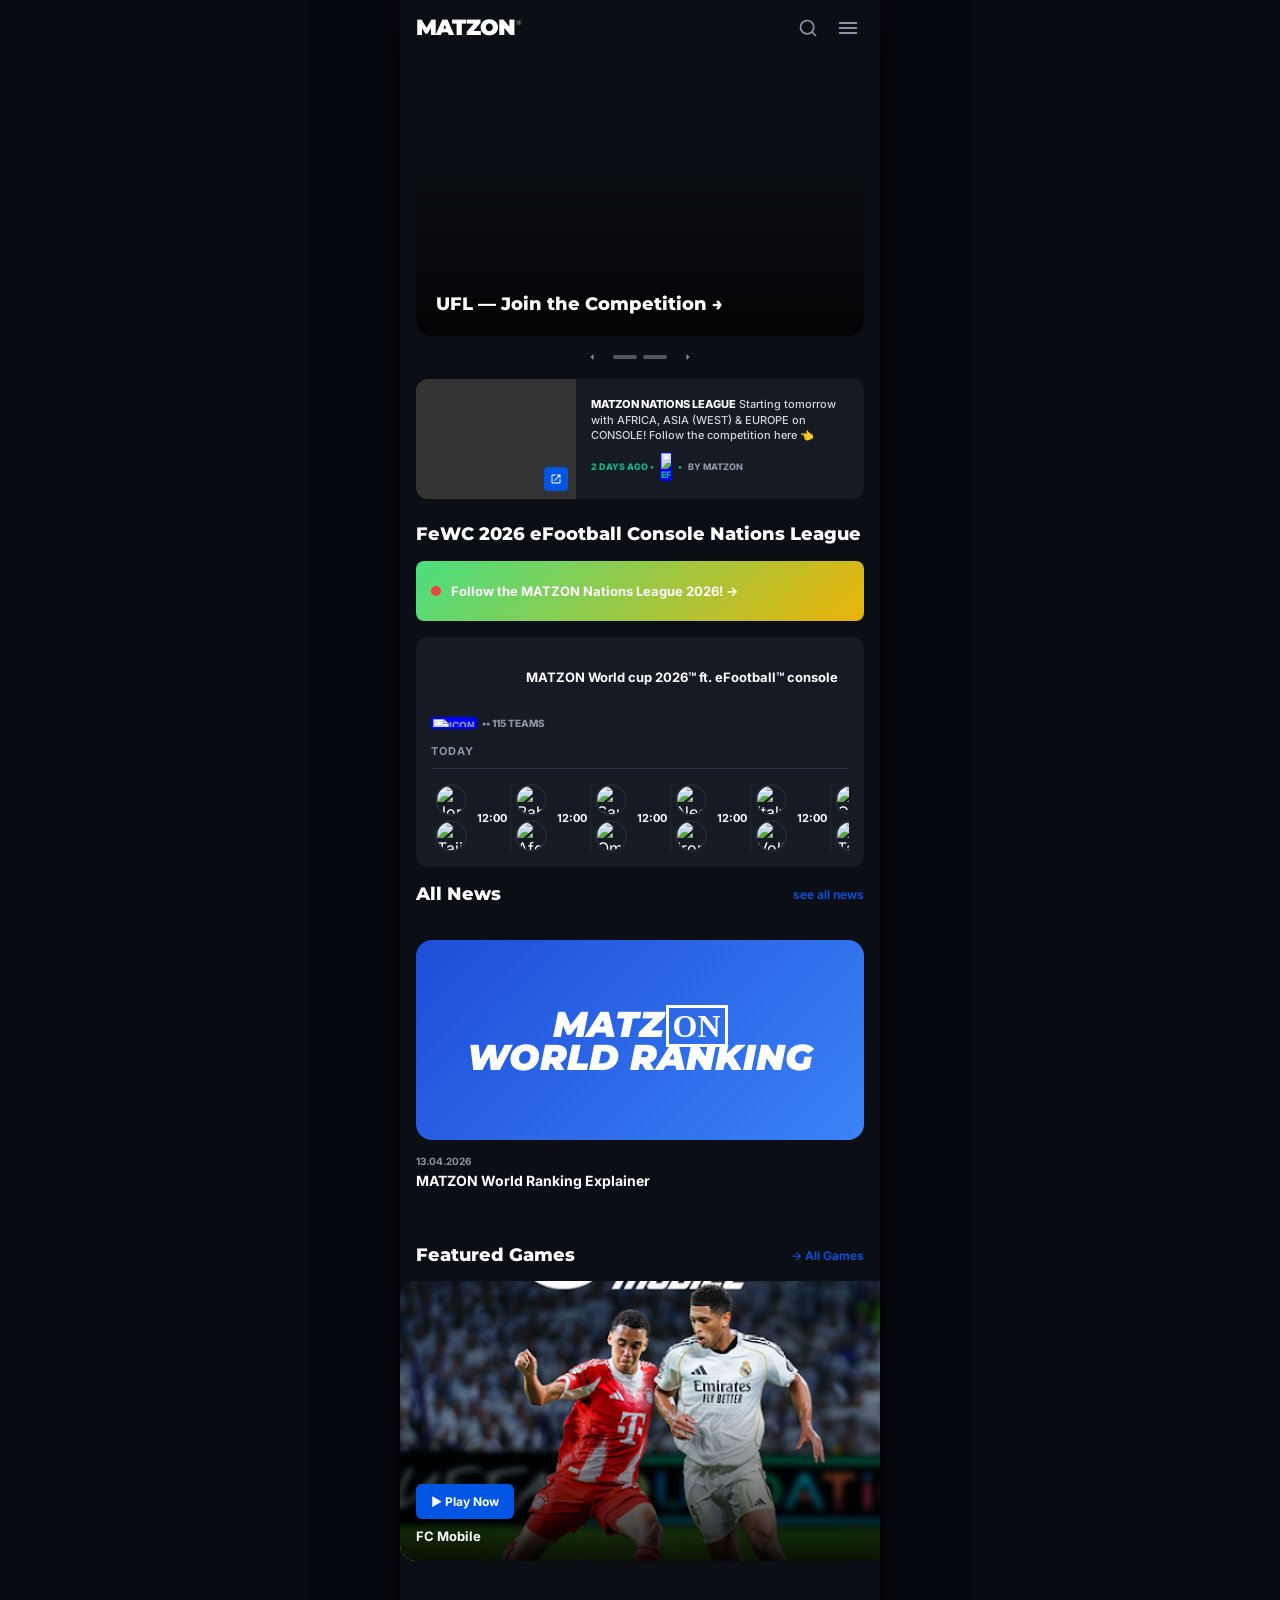
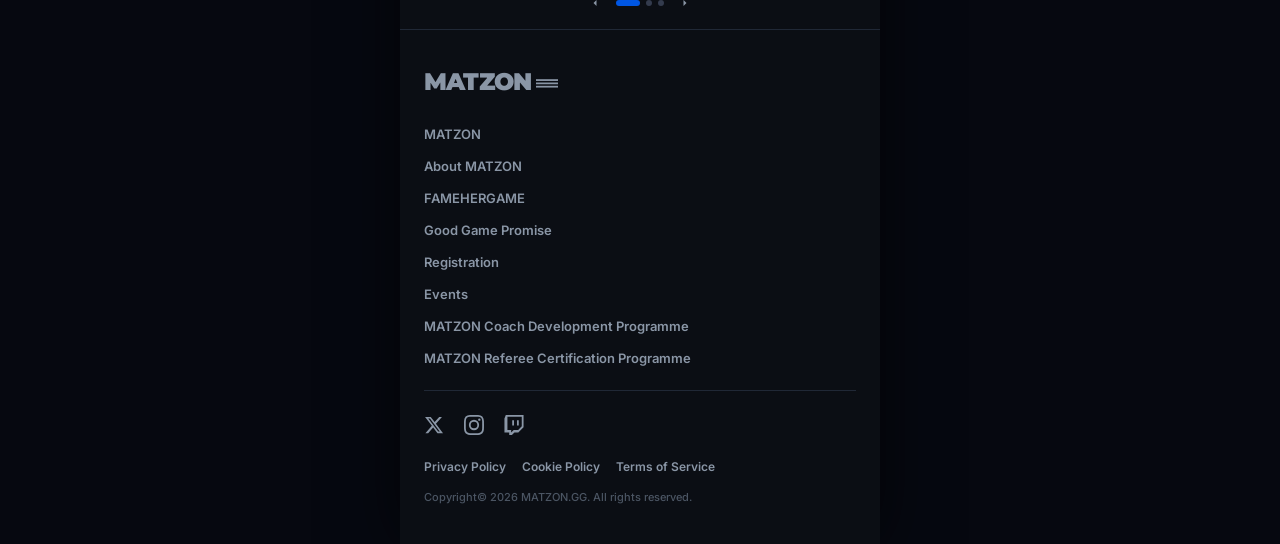
==== commit cd46bafc: "fix: 6 bugs — script order, app.js conflict, settings btn position, pill active conflict, remove act" ====
--- a/index.html
+++ b/index.html
@@ -24,16 +24,17 @@
 
 <div id="slot-community"></div>
 
+<!-- Ordem correcta: loader primeiro, app.js por último -->
 <script src="js/modules/loader.js"></script>
-    <script src="js/modules/dashboard.js"></script>
 <script src="js/modules/ui.js"></script>
 <script src="js/modules/router.js"></script>
 <script src="js/modules/carousel.js"></script>
 <script src="js/modules/profile.js"></script>
 <script src="js/modules/modal.js"></script>
 <script src="js/modules/ranking.js"></script>
-    <script src="js/modules/tournaments.js"></script>
-    <script src="js/app.js"></script>
+<script src="js/modules/tournaments.js"></script>
+<script src="js/modules/dashboard.js"></script>
+<script src="js/app.js"></script>
 
 </body>
 </html>
--- a/css/layout.css
+++ b/css/layout.css
@@ -2,18 +2,18 @@
    HEADER
    ========================================= */
 .header {
-    background-color: var(--bg-card);
-    border-radius: 16px;
+    background-color: transparent;
+    border-radius: 0;
     height: 56px;
     display: flex;
     justify-content: space-between;
     align-items: center;
     padding: 0 16px;
-    margin: 12px 16px 16px;
+    margin: 0;
     position: sticky;
-    top: 8px;
+    top: 0;
     z-index: 101;
-    box-shadow: 0 1px 0 rgba(255,255,255,0.04) inset, 0 4px 24px rgba(0,0,0,0.4);
+    box-shadow: none;
     transition: transform 0.3s cubic-bezier(0.4, 0, 0.2, 1);
     will-change: transform;
 }
@@ -67,9 +67,12 @@
     background: linear-gradient(90deg, rgba(11,14,20,0) 0%, rgba(11,14,20,0.85) 40%, rgba(11,14,20,1) 100%);
     z-index: 100;
     transition: right 0.4s cubic-bezier(0.4, 0, 0.2, 1);
-    display: flex;
-    align-items: center;
-    padding-right: 24px;
+    flex-direction: column;
+    justify-content: flex-start;
+    align-items: flex-end;
+    padding: 72px 24px 40px;
+    gap: 0;
+    overflow-y: auto;
     pointer-events: none;
 }
 .side-menu.open { right: 0; pointer-events: auto; }
@@ -96,156 +99,48 @@
 /* =========================================
    SIDE MENU — PLAYER CARD
    ========================================= */
-.side-menu {
-    flex-direction: column;
-    justify-content: flex-start;
-    align-items: flex-end;
-    padding: 72px 24px 40px;
-    gap: 0;
-    overflow-y: auto;
-}
+.smenu-profile { display: flex; flex-direction: column; align-items: flex-end; gap: 6px; width: 100%; padding-bottom: 20px; border-bottom: 1px solid var(--border-color); margin-bottom: 18px; }
+.smenu-avatar { width: 56px; height: 56px; border-radius: 50%; background: linear-gradient(135deg, #1d4ed8, #3b82f6); display: flex; align-items: center; justify-content: center; font-family: var(--font-heading); font-size: 18px; font-weight: 900; color: #fff; margin-bottom: 4px; overflow: hidden; }
+.smenu-gamertag { font-family: var(--font-heading); font-size: 18px; font-weight: 900; color: #fff; line-height: 1; }
+.smenu-nation { display: flex; align-items: center; gap: 6px; font-size: 12px; font-weight: 600; color: var(--text-muted); }
+.smenu-rank { display: flex; align-items: baseline; gap: 5px; margin-top: 2px; }
+.smenu-rank-num { font-family: var(--font-heading); font-size: 24px; font-weight: 900; color: var(--accent-orange); line-height: 1; }
+.smenu-rank-label { font-size: 9px; font-weight: 800; color: var(--text-muted); letter-spacing: 1px; }
+.smenu-stats { display: flex; align-items: center; justify-content: flex-end; gap: 0; width: 100%; padding-bottom: 24px; border-bottom: 1px solid var(--border-color); margin-bottom: 24px; }
+.smenu-stat { display: flex; flex-direction: column; align-items: center; gap: 3px; padding: 0 14px; }
+.smenu-stat:first-child { padding-left: 0; }
+.smenu-stat:last-child  { padding-right: 0; }
+.smenu-stat-val { font-family: var(--font-heading); font-size: 17px; font-weight: 900; color: #fff; line-height: 1; }
+.smenu-pts { color: var(--accent-orange); }
+.smenu-stat-key { font-size: 8px; font-weight: 700; color: var(--text-muted); text-transform: uppercase; letter-spacing: 0.3px; text-align: center; white-space: nowrap; }
+.smenu-stat-sep { width: 1px; height: 22px; background: var(--border-color); flex-shrink: 0; }
+.smenu-logout { position: fixed; bottom: 24px; right: 24px; background: none; border: none; cursor: pointer; display: flex; align-items: center; gap: 10px; color: var(--text-muted); font-family: var(--font-body); font-size: 13px; font-weight: 700; padding: 0; z-index: 101; opacity: 0; pointer-events: none; transition: opacity 0.3s ease; }
+.smenu-logout.visible { opacity: 1; pointer-events: auto; }
+.smenu-logout:active { color: #f87171; border-color: rgba(248,113,113,0.25); }
 
-/* Perfil */
-.smenu-profile {
-    display: flex;
-    flex-direction: column;
-    align-items: flex-end;
-    gap: 6px;
-    width: 100%;
-    padding-bottom: 20px;
-    border-bottom: 1px solid var(--border-color);
-    margin-bottom: 18px;
-}
 
-.smenu-avatar {
-    width: 56px;
-    height: 56px;
-    border-radius: 16px;
-    background: linear-gradient(135deg, #1d4ed8, #3b82f6);
+/* Settings button fixo */
+#menuSettingsBtn {
+    position: fixed;
+    bottom: 24px;
+    right: 24px;
+    background: none;
+    border: none;
+    cursor: pointer;
     display: flex;
     align-items: center;
-    justify-content: center;
-    font-family: var(--font-heading);
-    font-size: 18px;
-    font-weight: 900;
-    color: #fff;
-    margin-bottom: 4px;
-}
-
-.smenu-gamertag {
-    font-family: var(--font-heading);
-    font-size: 18px;
-    font-weight: 900;
-    color: #fff;
-    line-height: 1;
-}
-
-.smenu-nation {
-    display: flex;
-    align-items: center;
-    gap: 6px;
-    font-size: 12px;
-    font-weight: 600;
-    color: var(--text-muted);
-}
-
-.smenu-rank {
-    display: flex;
-    align-items: baseline;
-    gap: 5px;
-    margin-top: 2px;
-}
-
-.smenu-rank-num {
-    font-family: var(--font-heading);
-    font-size: 24px;
-    font-weight: 900;
-    color: var(--accent-orange);
-    line-height: 1;
-}
-
-.smenu-rank-label {
-    font-size: 9px;
-    font-weight: 800;
-    color: var(--text-muted);
-    letter-spacing: 1px;
-}
-
-/* Stats */
-.smenu-stats {
-    display: flex;
-    align-items: center;
-    justify-content: flex-end;
-    gap: 0;
-    width: 100%;
-    padding-bottom: 24px;
-    border-bottom: 1px solid var(--border-color);
-    margin-bottom: 24px;
-}
-
-.smenu-stat {
-    display: flex;
-    flex-direction: column;
-    align-items: center;
-    gap: 3px;
-    padding: 0 14px;
-}
-
-.smenu-stat:first-child { padding-left: 0; }
-.smenu-stat:last-child  { padding-right: 0; }
-
-.smenu-stat-val {
-    font-family: var(--font-heading);
-    font-size: 17px;
-    font-weight: 900;
-    color: #fff;
-    line-height: 1;
-}
-
-.smenu-pts { color: var(--accent-orange); }
-
-.smenu-stat-key {
-    font-size: 8px;
-    font-weight: 700;
-    color: var(--text-muted);
-    text-transform: uppercase;
-    letter-spacing: 0.3px;
-    text-align: center;
-    white-space: nowrap;
-}
-
-.smenu-stat-sep {
-    width: 1px;
-    height: 22px;
-    background: var(--border-color);
-    flex-shrink: 0;
-}
-
-/* Nav list */
-.menu-list {
-    width: 100%;
-    flex: 1;
-}
-
-/* Sair */
-.smenu-logout {
-    width: 100%;
-    margin-top: 24px;
-    padding: 13px;
-    background: transparent;
-    border: 1px solid var(--border-color);
-    border-radius: 10px;
+    gap: 8px;
     color: var(--text-muted);
     font-family: var(--font-body);
     font-size: 13px;
     font-weight: 700;
-    cursor: pointer;
-    text-align: center;
-    letter-spacing: 0.3px;
-    transition: color 0.2s, border-color 0.2s;
+    padding: 0;
+    z-index: 101;
+    opacity: 0;
+    pointer-events: none;
+    transition: opacity 0.3s ease;
 }
+#menuSettingsBtn.visible { opacity: 1; pointer-events: auto; }
 
-.smenu-logout:active {
-    color: #f87171;
-    border-color: rgba(248,113,113,0.25);
-}
+
+
--- a/css/components.css
+++ b/css/components.css
@@ -37,7 +37,7 @@
 .compact-match-col { display: flex; flex-direction: column; gap: 10px; min-width: 80px; align-items: center; border-right: 1px solid var(--border-color); cursor: pointer; transition: opacity 0.2s; }
 .compact-match-col:active { opacity: 0.7; }
 .compact-match-info { display: flex; align-items: center; gap: 10px; }
-.compact-flags { display: flex; flex-direction: column; gap: 8px; font-size: 16px; }
+.compact-flags { display: flex; flex-direction: column; gap: 4px; }
 .compact-time { font-size: 11px; font-weight: 700; }
 .scroll-arrow-hint { position: absolute; right: -10px; top: 15px; background: var(--bg-card); width: 16px; height: 16px; fill: var(--text-muted); }
 
@@ -45,7 +45,7 @@
    BANNER SLIDER
    ========================================= */
 .banner-slider-wrapper { position: relative; padding: 0 16px; margin-bottom: 16px; }
-.banner { width: 100%; height: 220px; border-radius: 16px; background: var(--green-grad); display: flex; align-items: flex-end; padding: 20px; position: relative; overflow: hidden; cursor: pointer; }
+.banner { width: 100%; height: 280px; border-radius: 16px; background: var(--green-grad); display: flex; align-items: flex-end; padding: 20px; position: relative; overflow: hidden; cursor: pointer; }
 .banner::before { content: ''; position: absolute; top: 0; left: 0; right: 0; bottom: 0; background: linear-gradient(to top, rgba(0,0,0,0.8) 0%, transparent 80%); }
 .banner h2 { position: relative; z-index: 2; font-size: 18px; font-weight: 800; line-height: 1.3; font-family: var(--font-heading); }
 .carousel-controls { display: flex; justify-content: center; align-items: center; gap: 15px; margin-top: 15px; }
@@ -141,3 +141,208 @@
 .matchup-alert-container { padding: 0 16px 20px; }
 .matchup-alert-box { display: flex; align-items: center; gap: 12px; background-color: var(--bg-card); padding: 16px; border-radius: 8px; font-size: 12px; font-weight: 400; color: #d1d5db; border: 1px solid var(--border-color); }
 .matchup-alert-box svg { fill: var(--text-primary); flex-shrink: 0; }
+
+/* =========================================
+   TOURNAMENT — NEWS CARD STYLE
+   ========================================= */
+.trn-news-card {
+    display: flex;
+    background-color: var(--bg-card);
+    border-radius: 12px;
+    overflow: hidden;
+    margin-bottom: 12px;
+    gap: 15px;
+    border: 1px solid var(--border-color);
+    transition: border-color 0.25s;
+}
+
+.trn-card--joined {
+    border-color: rgba(255,122,0,0.3);
+}
+
+.trn-news-img {
+    width: 110px;
+    min-height: 100px;
+    background-size: cover;
+    background-position: center;
+    position: relative;
+    flex-shrink: 0;
+}
+
+.trn-news-status {
+    position: absolute;
+    bottom: 8px;
+    left: 8px;
+    font-size: 9px;
+    font-weight: 800;
+    letter-spacing: 0.5px;
+    padding: 3px 7px;
+    border-radius: 4px;
+}
+
+.trn-news-status--open    { background: rgba(34,197,94,0.9);  color: #000; }
+.trn-news-status--ongoing { background: rgba(0,86,227,0.9);   color: #fff; }
+.trn-news-status--full    { background: rgba(100,100,100,0.9);color: #fff; }
+
+.trn-news-body {
+    padding: 12px 12px 12px 0;
+    display: flex;
+    flex-direction: column;
+    justify-content: space-between;
+    flex: 1;
+    min-width: 0;
+    gap: 6px;
+}
+
+.trn-news-title {
+    font-size: 13px;
+    line-height: 1.4;
+    color: var(--text-primary);
+}
+
+.trn-news-title strong {
+    font-weight: 800;
+    color: #fff;
+}
+
+.trn-news-reward {
+    font-size: 11px;
+    font-weight: 700;
+    color: var(--accent-orange);
+}
+
+.trn-news-players {
+    display: flex;
+    align-items: center;
+    gap: 8px;
+}
+
+.trn-news-count {
+    font-size: 10px;
+    font-weight: 700;
+    color: var(--text-muted);
+}
+
+.trn-news-meta {
+    display: flex;
+    align-items: center;
+    gap: 4px;
+    font-size: 9px;
+    font-weight: 800;
+    color: var(--text-muted);
+    text-transform: uppercase;
+}
+
+/* Botões dentro do news card */
+.trn-news-body .trn-btn-join,
+.trn-news-body .trn-btn-joined,
+.trn-news-body .trn-btn-closed {
+    align-self: flex-start;
+    font-size: 11px;
+    padding: 8px 18px;
+}
+
+/* JOIN button posição */
+.trn-btn-join, .trn-btn-joined, .trn-btn-closed {
+    position: absolute;
+    bottom: 12px;
+    right: 12px;
+    font-size: 10px;
+    font-weight: 800;
+    padding: 6px 12px;
+    border-radius: 6px;
+    border: none;
+    cursor: pointer;
+    font-family: var(--font-body);
+}
+.trn-btn-join   { background: var(--accent-orange); color: #000; }
+.trn-btn-joined { background: rgba(255,122,0,0.15); color: var(--accent-orange); border: 1px solid rgba(255,122,0,0.3); }
+.trn-btn-closed { background: var(--bg-pill); color: var(--text-muted); }
+
+/* =========================================
+   FEATURED GAMES CARDS
+   ========================================= */
+.merch-slider { display: flex; flex-direction: column; gap: 12px; padding: 0 16px 16px; }
+.merch-slider::-webkit-scrollbar { display: none; }
+.merch-card { position: relative; width: 100%; height: 280px; border-radius: 16px; overflow: hidden; }
+.merch-img { position: absolute; top: 0; left: 0; width: 100%; height: 100%; }
+.merch-img img { width: 100%; height: 100%; object-fit: cover; }
+.merch-card::after { content: ''; position: absolute; bottom: 0; left: 0; right: 0; height: 60%; background: linear-gradient(to top, rgba(0,0,0,0.9), transparent); border-radius: 0 0 16px 16px; }
+.merch-details { position: absolute; bottom: 0; left: 0; right: 0; z-index: 2; padding: 16px; display: flex; flex-direction: column; gap: 8px; }
+.merch-title { font-size: 14px; font-weight: 800; color: #fff; }
+.btn-buy { background: rgba(255,255,255,0.15); backdrop-filter: blur(4px); border: 1px solid rgba(255,255,255,0.2); color: #fff; font-size: 12px; font-weight: 700; padding: 8px 14px; border-radius: 8px; cursor: pointer; font-family: var(--font-body); align-self: flex-start; transition: background 0.2s; }
+.btn-buy:active { background: rgba(255,255,255,0.25); }
+
+
+
+
+
+/* =========================================
+   BANNER VIDEO CAROUSEL
+   ========================================= */
+.banner-carousel { position: relative; width: 100%; height: 280px; border-radius: 16px; overflow: hidden; }
+.banner-slide { position: absolute; top: 0; left: 0; width: 100%; height: 100%; opacity: 0; transition: opacity 0.6s ease; }
+.banner-slide.active { opacity: 1; }
+.banner-video { width: 100%; height: 100%; object-fit: cover; }
+.banner-gradient { position: absolute; top: 0; left: 0; right: 0; bottom: 0; background: linear-gradient(to top, rgba(0,0,0,0.75) 0%, transparent 60%); }
+.banner-title { position: absolute; bottom: 20px; left: 20px; right: 20px; font-size: 18px; font-weight: 800; font-family: var(--font-heading); color: #fff; line-height: 1.3; z-index: 2; }
+
+/* Dots com progresso e animação */
+#bannerControls .dot {
+    position: relative;
+    width: 24px;
+    height: 4px;
+    border-radius: 2px;
+    background: rgba(255,255,255,0.3);
+    overflow: hidden;
+    cursor: pointer;
+    transition: transform 0.4s cubic-bezier(0.4,0,0.2,1), width 0.4s ease, opacity 0.4s ease;
+}
+#bannerControls .dot::after {
+    content: '';
+    position: absolute;
+    top: 0; left: 0;
+    height: 100%;
+    width: var(--progress, 0%);
+    background: #fff;
+    border-radius: 2px;
+    transition: width 0.3s linear;
+}
+#bannerControls .dot.active {
+    width: 24px;
+    background: rgba(255,255,255,0.3);
+}
+#bannerControls {
+    transition: gap 0.5s cubic-bezier(0.4, 0, 0.2, 1);
+}
+#bannerControls .dot {
+    transition: width 0.5s cubic-bezier(0.4, 0, 0.2, 1),
+                border-radius 0.5s ease,
+                opacity 0.5s ease,
+                transform 0.5s cubic-bezier(0.4, 0, 0.2, 1);
+}
+#bannerControls.merging {
+    gap: 0px;
+}
+#bannerControls.merging .dot {
+    width: 6px;
+    border-radius: 50%;
+    opacity: 0.9;
+    transform: scaleY(1.3);
+}
+#bannerControls.separating {
+    gap: 6px;
+}
+#bannerControls.separating .dot {
+    width: 24px;
+    border-radius: 2px;
+    opacity: 1;
+    transform: scaleY(1);
+}
+
+
+/* =========================================
+   SEARCH
+   ========================================= */
+.search-filter { background: var(--bg-card); border: none; color: var(--text-muted); font-size: 12px; font-weight: 700; padding: 7px 16px; border-radius: 20px; cursor: pointer; font-family: var(--font-body); transition: all 0.2s; }
+.search-filter.active { background: var(--accent-orange); color: #000; }
--- a/css/pages.css
+++ b/css/pages.css
@@ -22,12 +22,13 @@
 /* =========================================
    MERCHANDISE SLIDER (from V2)
    ========================================= */
-.merch-slider { display: flex; gap: 15px; padding: 0 16px; overflow-x: auto; scrollbar-width: none; scroll-snap-type: x mandatory; }
+.merch-slider { display: flex; flex-direction: row; gap: 12px; padding: 0 16px 16px; overflow-x: auto; scroll-snap-type: x mandatory; scrollbar-width: none; }
 .merch-slider::-webkit-scrollbar { display: none; }
-.merch-card { min-width: 220px; background-color: var(--bg-card); border-radius: 16px; overflow: hidden; display: flex; flex-direction: column; scroll-snap-align: start; flex: 1; }
-.merch-img { height: 180px; background-color: #ffffff; display: flex; justify-content: center; align-items: center; padding: 20px; }
-.merch-img img { max-width: 100%; max-height: 100%; object-fit: contain; }
-.merch-details { padding: 20px; display: flex; flex-direction: column; gap: 15px; }
+.merch-card { position: relative; width: 40vw; min-width: 40vw; max-width: 40vw; height: 280px; border-radius: 16px; overflow: hidden; scroll-snap-align: start; flex-shrink: 0; }
+.merch-img { position: absolute; top: 0; left: 0; width: 100%; height: 100%; }
+.merch-img img { width: 100%; height: 100%; object-fit: cover; }
+.merch-card::after { content: ''; position: absolute; bottom: 0; left: 0; right: 0; height: 60%; background: linear-gradient(to top, rgba(0,0,0,0.9), transparent); }
+.merch-details { position: absolute; bottom: 0; left: 0; right: 0; z-index: 2; padding: 16px; display: flex; flex-direction: column; gap: 8px; }
 .btn-buy { background-color: var(--accent-blue); color: white; font-size: 12px; font-weight: 700; padding: 10px 15px; border-radius: 6px; border: none; display: flex; align-items: center; gap: 8px; width: fit-content; cursor: pointer; transition: 0.2s ease; font-family: var(--font-body); }
 .btn-buy:active { opacity: 0.85; transform: scale(0.95); }
 .btn-buy svg { width: 14px; height: 14px; fill: white; }
@@ -345,9 +346,6 @@
 .trn-panel { display: block; }
 
 .trn-page-header { padding: 24px 16px 16px; }
-.trn-page-title { font-family: var(--font-heading); font-size: 38px; font-weight: 900; font-style: italic; line-height: 0.9; letter-spacing: -1px; margin-bottom: 10px; }
-.trn-page-sub { font-size: 12px; font-weight: 500; color: var(--text-muted); line-height: 1.5; }
-
 .trn-filters-row { display: flex; gap: 8px; padding: 0 16px 20px; overflow-x: auto; scrollbar-width: none; }
 .trn-filters-row::-webkit-scrollbar { display: none; }
 
@@ -483,3 +481,83 @@
     object-fit: cover;
     flex-shrink: 0;
 }
+
+/* ── Tournament — Avatar Stack ───────────────────────── */
+.trn-participants-row {
+    display: flex;
+    align-items: center;
+    gap: 10px;
+    margin-bottom: 10px;
+}
+
+.trn-avatar-stack {
+    display: flex;
+    align-items: center;
+}
+
+.trn-avatar {
+    width: 28px;
+    height: 28px;
+    border-radius: 50%;
+    object-fit: cover;
+    border: 2px solid var(--bg-card);
+    margin-right: -8px;
+    flex-shrink: 0;
+    background: var(--bg-pill);
+}
+
+.trn-avatar--you {
+    border: 2px solid var(--accent-orange);
+    order: -1;
+}
+
+.trn-avatar--more {
+    width: 28px;
+    height: 28px;
+    border-radius: 50%;
+    background: var(--bg-pill);
+    border: 2px solid var(--bg-card);
+    display: flex;
+    align-items: center;
+    justify-content: center;
+    font-size: 9px;
+    font-weight: 800;
+    color: var(--text-muted);
+    margin-right: -8px;
+}
+
+.trn-avatar-stack + .trn-slots-label {
+    margin-left: 16px;
+}
+
+/* =========================================
+   SETTINGS PANEL
+   ========================================= */
+#settingsPanel {
+    position: fixed;
+    top: 0;
+    right: -100%;
+    width: 100%;
+    max-width: 320px;
+    height: 100vh;
+    background: linear-gradient(270deg, rgba(11,14,20,1) 60%, rgba(11,14,20,0.85) 80%, rgba(11,14,20,0) 100%);
+    z-index: 300;
+    overflow-y: auto;
+    display: flex;
+    flex-direction: column;
+    padding: 72px 24px 40px;
+    transition: right 0.4s cubic-bezier(0.4, 0, 0.2, 1);
+    pointer-events: none;
+}
+#settingsPanel.open { right: 0; pointer-events: auto; }
+.settings-section-title { font-size:10px; font-weight:800; color:var(--text-muted); text-transform:uppercase; letter-spacing:1px; padding:8px 0 4px; text-align:right; }
+.settings-item { display:flex; align-items:center; justify-content:flex-end; gap:14px; padding:14px 0; cursor:pointer; transition:opacity 0.2s; }
+.settings-item:active { opacity:0.7; }
+.settings-item-left { display:flex; align-items:center; gap:14px; flex-direction:row-reverse; }
+.settings-icon { width:36px; height:36px; border-radius:10px; background:rgba(255,255,255,0.06); display:flex; align-items:center; justify-content:center; font-size:18px; flex-shrink:0; }
+.settings-item-title { font-size:14px; font-weight:700; color:var(--text-primary); text-align:right; }
+.settings-item-sub { font-size:11px; color:var(--text-muted); margin-top:2px; text-align:right; }
+.settings-toggle { width:44px; height:26px; border-radius:13px; background:var(--bg-pill); position:relative; cursor:pointer; transition:background 0.3s; flex-shrink:0; }
+.settings-toggle.active { background:var(--accent-orange); }
+.settings-toggle-knob { position:absolute; top:3px; left:3px; width:20px; height:20px; border-radius:50%; background:#fff; transition:transform 0.3s; }
+.settings-toggle.active .settings-toggle-knob { transform:translateX(18px); }
